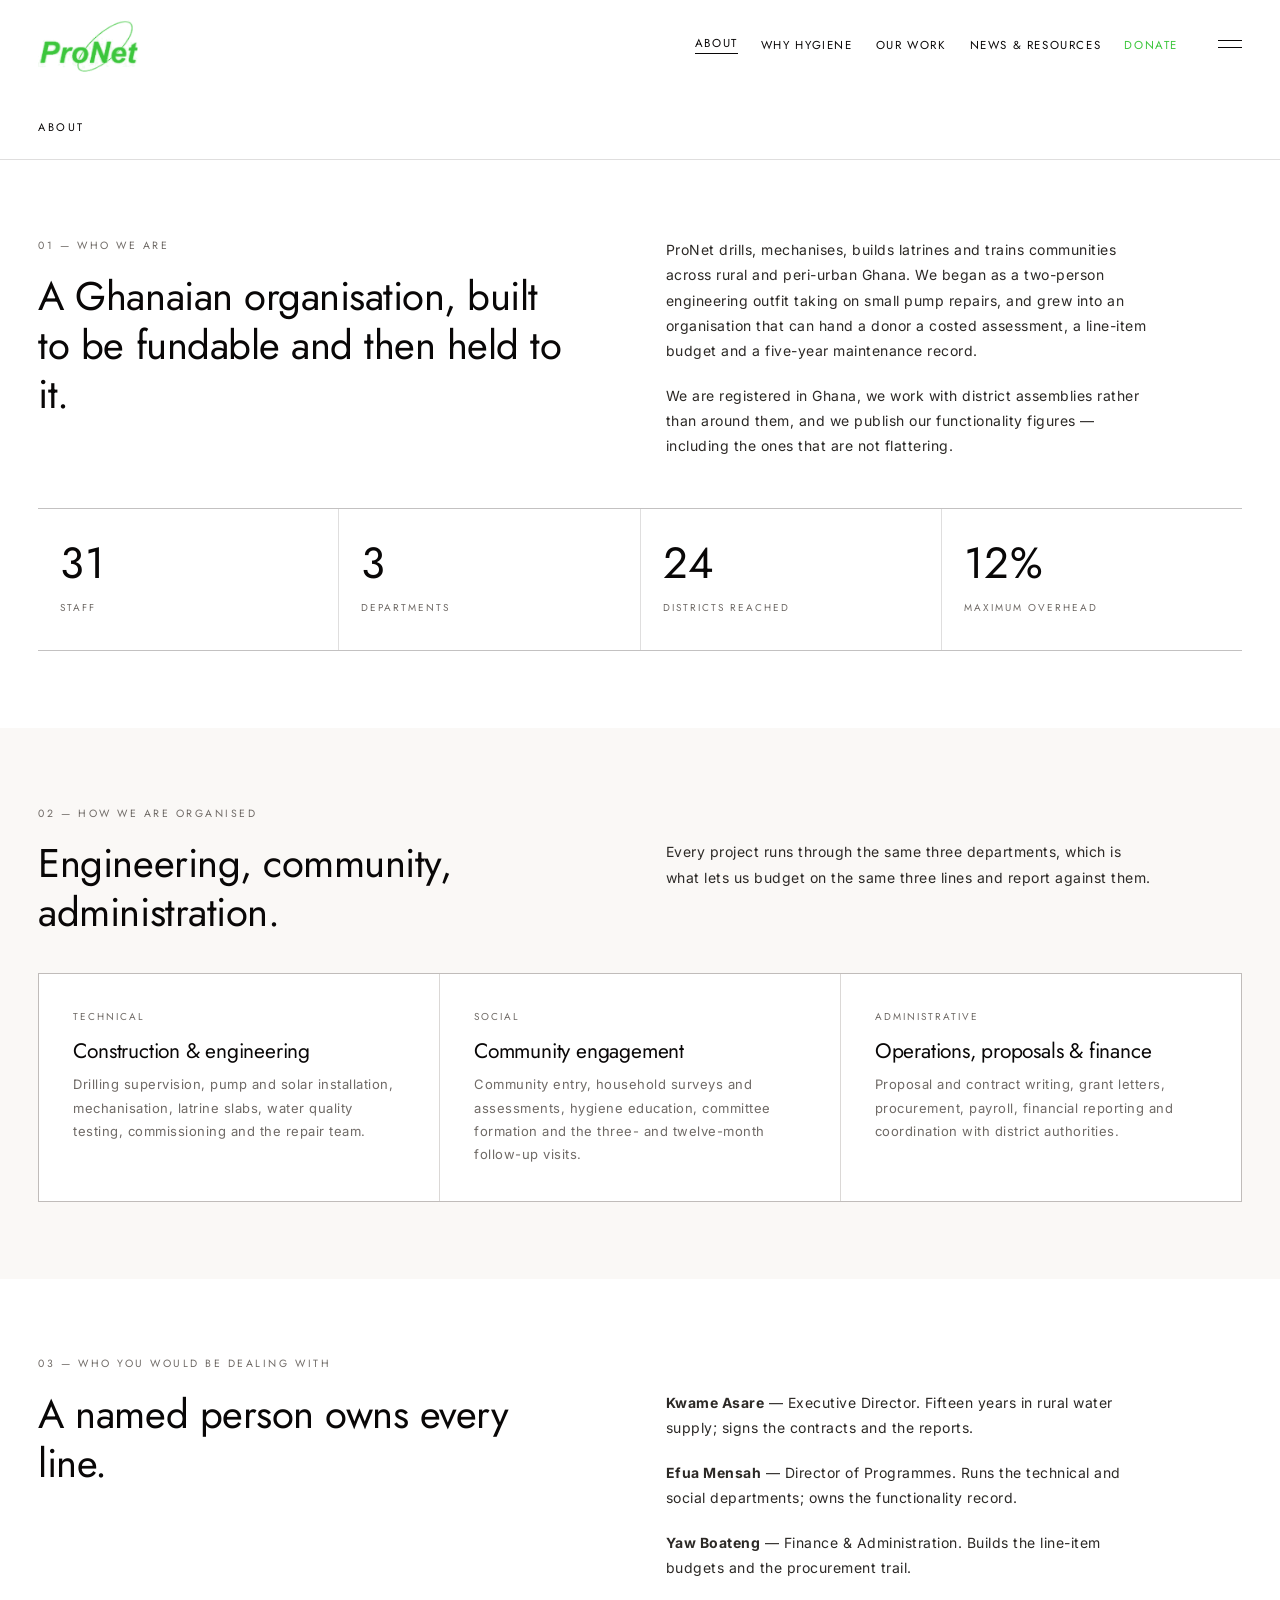
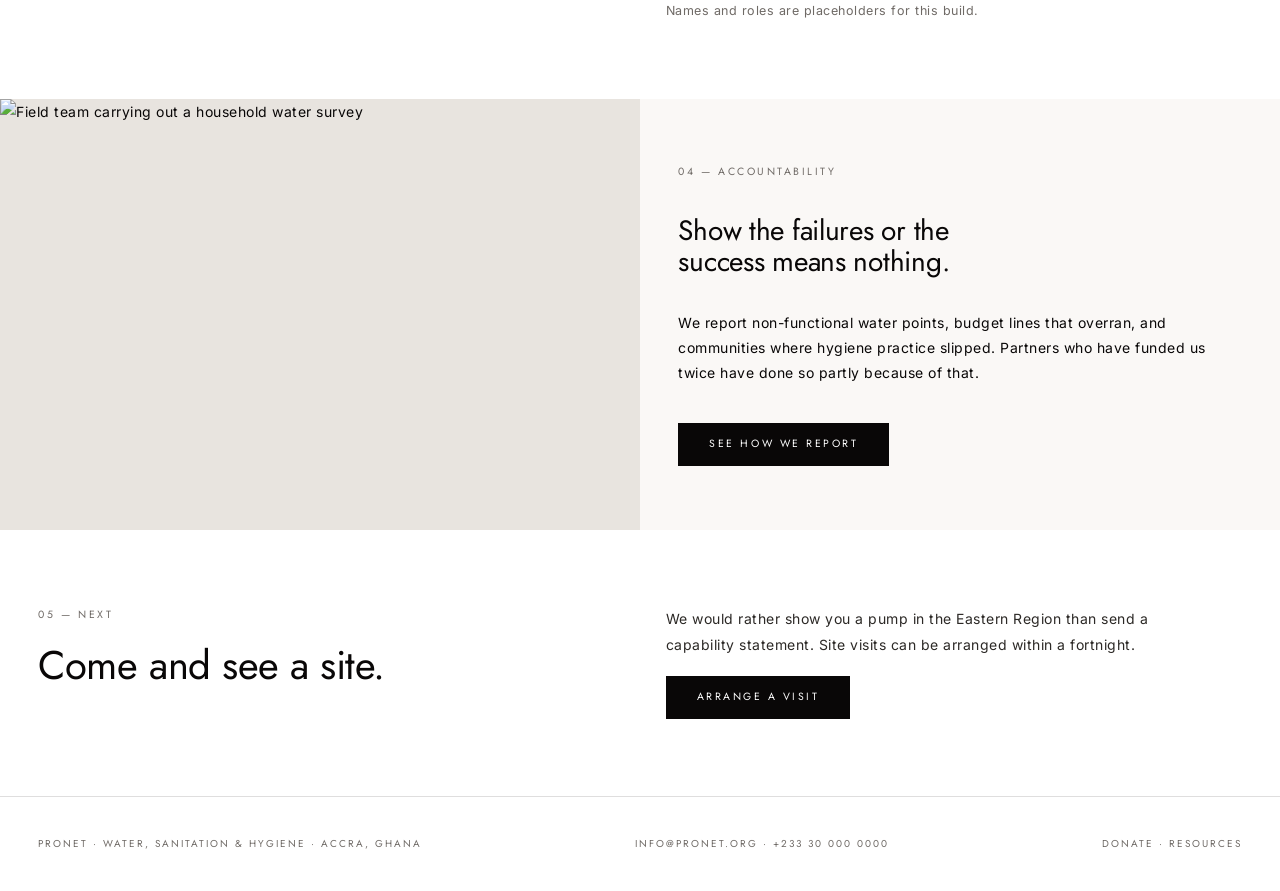
==== about.html @ 5b485e69 "Add the ProNet WASH website. Fifteen static pages built to the Capture-style design: a scroll-free s" ====
<!doctype html>
<html lang="en">
<head>
<meta charset="utf-8">
<meta name="viewport" content="width=device-width, initial-scale=1">
<title>about — ProNet</title>
<meta name="description" content="ProNet is a Ghanaian WASH organisation with technical, social and administrative departments — built so donors can see exactly where money and responsibility sit.">
<link rel="preconnect" href="https://fonts.googleapis.com">
<link rel="preconnect" href="https://fonts.gstatic.com" crossorigin>
<link href="https://fonts.googleapis.com/css2?family=Jost:wght@300;400;500&family=Inter:wght@300;400;500&display=swap" rel="stylesheet">
<link rel="stylesheet" href="assets/css/styles.css">
</head>
<body class="page-inner">

<header class="site-header">
  <a class="logo" href="index.html" aria-label="ProNet — home">
    <img class="brand-logo" src="assets/img/pronet-logo.png" alt="ProNet" width="967" height="507">
  </a>

  <nav class="header-nav" aria-label="Primary">
    <a href="about.html" aria-current="page">about</a>
    <a href="why-hygiene.html">why hygiene</a>
    <a href="work.html">our work</a>
    <a href="faqs.html">news &amp; resources</a>
    <a href="donate.html">donate</a>
  </nav>

  <button class="menu-toggle" data-drawer-toggle aria-expanded="false" aria-controls="drawer" aria-label="Open menu">
    <span></span><span></span>
  </button>
</header>

<div class="drawer" id="drawer" data-drawer data-open="false" aria-hidden="true" aria-label="Site menu">
  <div class="drawer-top">
    <span class="label">menu</span>
    <button class="drawer-close" data-drawer-close>close</button>
  </div>
  <nav aria-label="Primary">
    <div>
      <a class="drawer-primary" href="work.html">our work</a>
      <div class="drawer-sub">
        <a href="boreholes.html">boreholes &amp; wells</a>
        <a href="mechanisation.html">mechanisation &amp; piped systems</a>
        <a href="sanitation.html">sanitation &amp; latrines</a>
        <a href="hygiene-education.html">hygiene education</a>
        <a href="school-wash.html">WASH in schools</a>
        <a href="training.html">community training</a>
        <a href="assessments.html">assessments &amp; surveys</a>
        <a href="maintenance.html">operations &amp; maintenance</a>
      </div>
    </div>
    <a class="drawer-primary" href="why-hygiene.html">why hygiene</a>
    <a class="drawer-primary" href="about.html" aria-current="page">about</a>
    <a class="drawer-primary" href="faqs.html">news &amp; resources</a>
    <a class="drawer-primary" href="contact.html">contact</a>
    <div class="drawer-minor">
      <a href="donate.html">donate &amp; partner</a>
    </div>
  </nav>
  <div class="drawer-foot">
    <span>Accra, Ghana</span>
    <a href="mailto:info@pronet.org">info@pronet.org</a>
  </div>
</div>

<main>
  <div class="page-head">
    <p class="crumb">about</p>
  </div>

  <div class="section">
    <div class="section-inner section-split">
      <div>
        <p class="eyebrow">01 — who we are</p>
        <p class="statement">A Ghanaian organisation, built to be fundable and then held to it.</p>
      </div>
      <div>
        <p class="lede-p">ProNet drills, mechanises, builds latrines and trains communities across rural and peri-urban Ghana. We began as a two-person engineering outfit taking on small pump repairs, and grew into an organisation that can hand a donor a costed assessment, a line-item budget and a five-year maintenance record.</p>
        <p class="lede-p">We are registered in Ghana, we work with district assemblies rather than around them, and we publish our functionality figures — including the ones that are not flattering.</p>
      </div>
    </div>

    <div class="section-inner">
      <div class="stats" style="margin-top:clamp(30px,4vw,50px)">
        <div class="stat"><span class="stat-value">31</span><span class="stat-label">staff</span></div>
        <div class="stat"><span class="stat-value">3</span><span class="stat-label">departments</span></div>
        <div class="stat"><span class="stat-value">24</span><span class="stat-label">districts reached</span></div>
        <div class="stat"><span class="stat-value">12%</span><span class="stat-label">maximum overhead</span></div>
      </div>
    </div>
  </div>

  <section class="section" style="background:var(--paper-warm)">
    <div class="section-inner">
      <p class="eyebrow">02 — how we are organised</p>
      <div class="section-split" style="margin-bottom:clamp(22px,3vw,36px)">
        <p class="statement">Engineering, community, administration.</p>
        <p class="lede-p">Every project runs through the same three departments, which is what lets us budget on the same three lines and report against them.</p>
      </div>

      <div class="depts">
        <div class="dept">
          <span class="which">technical</span>
          <h3>Construction &amp; engineering</h3>
          <p>Drilling supervision, pump and solar installation, mechanisation, latrine slabs, water quality testing, commissioning and the repair team.</p>
        </div>
        <div class="dept">
          <span class="which">social</span>
          <h3>Community engagement</h3>
          <p>Community entry, household surveys and assessments, hygiene education, committee formation and the three- and twelve-month follow-up visits.</p>
        </div>
        <div class="dept">
          <span class="which">administrative</span>
          <h3>Operations, proposals &amp; finance</h3>
          <p>Proposal and contract writing, grant letters, procurement, payroll, financial reporting and coordination with district authorities.</p>
        </div>
      </div>
    </div>
  </section>

  <section class="section">
    <div class="section-inner">
      <p class="eyebrow">03 — who you would be dealing with</p>
      <div class="section-split">
        <p class="statement">A named person owns every line.</p>
        <div>
          <p class="lede-p"><strong>Kwame Asare</strong> — Executive Director. Fifteen years in rural water supply; signs the contracts and the reports.</p>
          <p class="lede-p"><strong>Efua Mensah</strong> — Director of Programmes. Runs the technical and social departments; owns the functionality record.</p>
          <p class="lede-p"><strong>Yaw Boateng</strong> — Finance &amp; Administration. Builds the line-item budgets and the procurement trail.</p>
          <p class="lede-p" style="color:var(--muted);font-size:12.5px">Names and roles are placeholders for this build.</p>
        </div>
      </div>
    </div>
  </section>

  <section class="band">
    <div class="band-media">
      <img src="https://picsum.photos/seed/assessment-2/1200/1000" alt="Field team carrying out a household water survey" loading="lazy">
    </div>
    <div class="band-body">
      <p class="eyebrow">04 — accountability</p>
      <h2>Show the failures or the success means nothing.</h2>
      <p>We report non-functional water points, budget lines that overran, and communities where hygiene practice slipped. Partners who have funded us twice have done so partly because of that.</p>
      <div class="donate-cta">
        <a class="btn" href="faqs.html">see how we report</a>
      </div>
    </div>
  </section>

  <section class="section">
    <div class="section-inner section-split">
      <div>
        <p class="eyebrow">05 — next</p>
        <p class="statement">Come and see a site.</p>
      </div>
      <div>
        <p class="lede-p">We would rather show you a pump in the Eastern Region than send a capability statement. Site visits can be arranged within a fortnight.</p>
        <div class="donate-cta">
          <a class="btn" href="contact.html">arrange a visit</a>
        </div>
      </div>
    </div>
  </section>
</main>

<footer class="site-footer">
  <p class="footer-line">ProNet &middot; water, sanitation &amp; hygiene &middot; Accra, Ghana</p>
  <p class="footer-line"><a href="mailto:info@pronet.org">info@pronet.org</a> &middot; <a href="tel:+233300000000">+233 30 000 0000</a></p>
  <p class="footer-line"><a href="donate.html">donate</a> &middot; <a href="faqs.html">resources</a></p>
</footer>

<script src="assets/js/main.js" defer></script>
</body>
</html>
---- assets/css/styles.css ----
/* =========================================================
   CAPTURE — captureghana.com clone
   Rebuilt from the live Squarespace template:
   full-bleed slideshow + caption strip, right slide-out nav,
   Futura-style light display type, tiny letterspaced labels.
   ========================================================= */

:root {
  --ink: #090707;
  --paper: #ffffff;
  --paper-warm: #faf8f6;
  --muted: #6f6a66;
  --rule: rgba(9, 7, 7, 0.13);
  --brand-green: #3cc63c; /* sampled from the ProNet logo */
  --cap-h: clamp(44px, 4.6vw, 56px);

  --display: "Jost", "Futura", "Century Gothic", "Trebuchet MS", sans-serif;
  --body: "Inter", "Helvetica Neue", Arial, sans-serif;

  --pad: clamp(18px, 3vw, 44px);
  --ease: cubic-bezier(0.22, 0.61, 0.36, 1);
}

*, *::before, *::after { box-sizing: border-box; }

html { -webkit-text-size-adjust: 100%; scroll-behavior: smooth; }

body {
  margin: 0;
  background: var(--paper);
  color: var(--ink);
  font-family: var(--body);
  font-size: 14px;
  line-height: 1.8;
  letter-spacing: 0.5px;
  -webkit-font-smoothing: antialiased;
}

/* home is the slideshow and nothing else — no scrolling */
body.page-home {
  height: 100svh;
  overflow: hidden;
}

img { display: block; max-width: 100%; }
a { color: inherit; text-decoration: none; }
button { font: inherit; color: inherit; background: none; border: 0; cursor: pointer; }

p { margin: 0 0 1.4em; }
p:last-child { margin-bottom: 0; }

.sr-only {
  position: absolute; width: 1px; height: 1px; padding: 0; margin: -1px;
  overflow: hidden; clip: rect(0 0 0 0); white-space: nowrap; border: 0;
}

/* ---------- type ---------- */

.crumb,
.label,
.btn,
.drawer-primary,
.drawer-sub,
.footer-line,
.cap-path {
  font-family: var(--display);
  text-transform: uppercase;
  letter-spacing: 0.24em;
  font-size: 10.5px;
}

.crumb { font-size: 11px; letter-spacing: 0.22em; margin: 0; color: var(--ink); }
.crumb .slash { color: var(--muted); padding: 0 8px; }

h1, h2, h3 {
  font-family: var(--display);
  font-weight: 400;
  line-height: 1.1;
  letter-spacing: -0.01em;
  margin: 0 0 0.5em;
}

h1.display { font-size: clamp(26px, 3.4vw, 42px); }
h2 { font-size: clamp(20px, 2.2vw, 28px); }
h3 { font-size: clamp(17px, 1.8vw, 21px); }

::selection { background: var(--ink); color: var(--paper); }

/* ---------- header ---------- */

.site-header {
  position: absolute;
  inset: 0 0 auto 0;
  z-index: 30;
  display: flex;
  align-items: flex-start;
  justify-content: space-between;
  padding: clamp(12px, 1.6vw, 20px) var(--pad);
  color: var(--ink);
}

.page-inner .site-header { position: relative; }

.logo { display: block; }

.brand { display: inline-flex; align-items: center; gap: 10px; }
.brand-mark { display: block; width: clamp(26px, 2.6vw, 34px); flex: none; }
.brand-mark svg { display: block; width: 100%; height: auto; }
.brand-text { display: grid; gap: 3px; }
.brand-name {
  font-family: var(--display);
  font-size: clamp(17px, 1.8vw, 23px);
  letter-spacing: 0.28em;
  text-transform: uppercase;
  line-height: 1;
  padding-left: 0.06em;
}
.brand-tag {
  font-family: var(--display);
  font-size: 8px;
  letter-spacing: 0.24em;
  text-transform: uppercase;
  opacity: 0.66;
  padding-left: 0.18em;
}

.logo img {
  width: auto;
  height: clamp(58px, 7vw, 90px);
}

.logo .brand-logo {
  display: block;
  width: auto;
  height: clamp(34px, 4.2vw, 52px);
}

/* the logo is transparent, so the home header floats over the photo */
.page-home .site-header::before {
  content: "";
  position: absolute;
  inset: 0 0 -60px 0;
  background: linear-gradient(180deg, rgba(10, 8, 8, 0.34), rgba(10, 8, 8, 0));
  pointer-events: none;
  z-index: -1;
}

.page-home .brand-logo { filter: drop-shadow(0 1px 8px rgba(0, 0, 0, 0.4)); }

/* right-hand wording (nav) */
.header-nav { display: none; }

@media (min-width: 840px) {
  .header-nav {
    display: flex;
    align-items: center;
    gap: clamp(14px, 1.8vw, 30px);
    margin-left: auto;
    margin-right: clamp(12px, 2vw, 32px);
    align-self: center;
  }
  .header-nav a {
    font-family: var(--display);
    font-size: 11.5px;
    letter-spacing: 0.14em;
    text-transform: uppercase;
    line-height: 1;
    white-space: nowrap;
  }
  .header-nav a:hover { opacity: 0.62; }
  .header-nav a[aria-current="page"] { border-bottom: 1px solid currentColor; padding-bottom: 4px; }
  .header-nav a[href="donate.html"] { color: var(--brand-green); }
  .page-home .header-nav a[href="donate.html"] { color: var(--brand-green); text-shadow: none; }
  .page-home .header-nav a { color: var(--paper); text-shadow: 0 1px 10px rgba(0, 0, 0, 0.45); }
}

.menu-toggle {
  display: inline-flex;
  flex-direction: column;
  gap: 6px;
  padding: 14px 0 14px 14px;
  margin-top: 6px;
}
.menu-toggle span { display: block; width: 24px; height: 1px; background: currentColor; }

/* ---------- right slide-out nav ---------- */

.drawer {
  position: fixed;
  inset: 0 0 0 auto;
  width: min(460px, 100%);
  z-index: 60;
  background: var(--paper);
  border-left: 1px solid var(--rule);
  padding: clamp(20px, 3vw, 40px);
  display: flex;
  flex-direction: column;
  gap: 26px;
  transform: translateX(101%);
  transition: transform 0.55s var(--ease);
  overflow-y: auto;
}

.drawer[data-open="true"] { transform: translateX(0); }
body.drawer-open { overflow: hidden; }

.drawer-top {
  display: flex;
  justify-content: space-between;
  align-items: center;
  color: var(--muted);
}
.drawer-top .label { color: var(--muted); }
.drawer-close { font-family: var(--display); font-size: 10.5px; letter-spacing: 0.24em; text-transform: uppercase; }

.drawer nav { display: grid; gap: 22px; }

.drawer-primary {
  display: block;
  font-size: 20px;
  letter-spacing: 1px;
  text-transform: lowercase;
  line-height: 1.4;
  font-weight: 400;
}
.drawer-primary[aria-current="page"] { color: var(--muted); }

.drawer-sub {
  display: grid;
  gap: 4px;
  margin-top: 8px;
  font-size: 12.75px;
  letter-spacing: 1px;
  text-transform: lowercase;
  color: var(--muted);
  padding-left: 2px;
}
.drawer-sub a:hover,
.drawer-primary:hover { color: var(--ink); }

.drawer-minor {
  display: grid;
  gap: 8px;
  font-family: var(--display);
  font-size: 12.75px;
  letter-spacing: 1px;
  text-transform: lowercase;
  color: var(--muted);
  border-top: 1px solid var(--rule);
  padding-top: 22px;
}

.drawer-foot {
  margin-top: auto;
  display: flex;
  gap: 20px;
  font-family: var(--display);
  font-size: 10.5px;
  letter-spacing: 0.22em;
  text-transform: uppercase;
  color: var(--muted);
}
.drawer-foot a:hover { color: var(--ink); }
.drawer a[href="donate.html"] { color: var(--brand-green); }

/* ---------- homepage showcase ---------- */

.showcase {
  position: relative;
  height: 100svh;
  min-height: 480px;
  background: #111;
  overflow: hidden;
}

.slide {
  position: absolute;
  inset: 0;
  margin: 0;
  opacity: 0;
  transition: opacity 1.2s var(--ease);
  pointer-events: none;
}
.slide.is-active { opacity: 1; pointer-events: auto; }

.slide-media {
  position: absolute;
  inset: 0;
  background-image: var(--img);
  background-size: cover;
  background-position: center;
  transform: scale(1.03);
  transition: transform 8s linear;
}
.slide.is-active .slide-media { transform: scale(1); }

.slide-hit { position: absolute; inset: 0; }

.slide-caption {
  position: absolute;
  left: 0; right: 0; bottom: 0;
  height: var(--cap-h);
  display: flex;
  align-items: center;
  justify-content: space-between;
  gap: 16px;
  padding: 0 var(--pad);
  background: var(--paper);
  border-top: 1px solid var(--rule);
  color: var(--ink);
}

.cap-path { display: inline-flex; align-items: baseline; }
.cap-kicker { color: var(--ink); }
.cap-sep { color: var(--muted); padding: 0 8px; }
.cap-name { color: var(--ink); }

.cap-meta { color: var(--muted); font-family: var(--display); font-size: 10px; letter-spacing: 0.18em; }

/* ---------- inner page head ---------- */

.page-head {
  padding: clamp(16px, 2vw, 26px) var(--pad) clamp(14px, 1.8vw, 22px);
  border-bottom: 1px solid var(--rule);
  display: flex;
  flex-wrap: wrap;
  align-items: baseline;
  justify-content: space-between;
  gap: 8px 20px;
}
.page-head .count { margin: 0; color: var(--muted); font-family: var(--display); font-size: 10.5px; letter-spacing: 0.2em; text-transform: uppercase; }

/* ---------- gallery grid ---------- */

.grid {
  display: grid;
  grid-template-columns: repeat(2, 1fr);
  gap: 2px;
  background: var(--rule);
}
@media (min-width: 900px) { .grid { grid-template-columns: repeat(3, 1fr); } }

.tile {
  position: relative;
  display: block;
  aspect-ratio: 1 / 1;
  overflow: hidden;
  background: #f0ece8;
  cursor: zoom-in;
}
.tile img {
  width: 100%; height: 100%;
  object-fit: cover;
  transition: transform 1.1s var(--ease), opacity 0.4s var(--ease);
}
.tile:hover img { transform: scale(1.04); opacity: 0.92; }

.tile-plus {
  position: absolute;
  right: 12px; bottom: 10px;
  color: #fff;
  font-family: var(--display);
  font-size: 20px;
  line-height: 1;
  font-weight: 300;
  opacity: 0;
  transition: opacity 0.3s var(--ease);
  text-shadow: 0 1px 10px rgba(0, 0, 0, 0.5);
}
.tile:hover .tile-plus { opacity: 1; }

/* ---------- prose pages (about / contact / faq / bookings) ---------- */

.prose {
  max-width: 760px;
  margin: 0 auto;
  padding: clamp(36px, 5vw, 72px) var(--pad) clamp(56px, 7vw, 96px);
}

.prose h1 { margin-bottom: 0.7em; }
.prose .lede {
  font-family: var(--display);
  font-size: clamp(17px, 1.7vw, 21px);
  line-height: 1.6;
  font-weight: 300;
  margin-bottom: 1.6em;
}
.prose h2 { margin-top: 2em; }
.prose .rule { border: 0; border-top: 1px solid var(--rule); margin: clamp(32px, 4vw, 52px) 0; }

.prose a:not(.btn) { border-bottom: 1px solid var(--rule); }
.prose a:not(.btn):hover { border-bottom-color: var(--ink); }

.person { margin: 0 0 clamp(34px, 4vw, 54px); }
.person .name {
  font-family: var(--display);
  font-size: clamp(20px, 2.2vw, 26px);
  line-height: 1.2;
  margin: 0 0 4px;
}
.person .role {
  font-family: var(--display);
  font-size: 10.5px;
  letter-spacing: 0.22em;
  text-transform: uppercase;
  color: var(--muted);
  margin: 0 0 16px;
}

/* faq */
.faq-group { margin-bottom: clamp(30px, 4vw, 48px); }
.faq-group > h2 { margin-bottom: 6px; }
details {
  border-bottom: 1px solid var(--rule);
  padding: 14px 0;
}
details summary {
  cursor: pointer;
  list-style: none;
  font-family: var(--display);
  font-size: clamp(15px, 1.5vw, 17px);
  line-height: 1.5;
  padding-right: 26px;
  position: relative;
}
details summary::-webkit-details-marker { display: none; }
details summary::after {
  content: "+";
  position: absolute;
  right: 0; top: 0;
  color: var(--muted);
  font-size: 17px;
}
details[open] summary::after { content: "–"; }
details .answer { padding-top: 12px; color: #2c2926; font-size: 13.5px; }

/* ---------- contact page ---------- */

.contact-grid {
  display: grid;
  grid-template-columns: 1fr;
  gap: clamp(26px, 3vw, 44px);
  margin-top: clamp(20px, 3vw, 34px);
}
@media (min-width: 760px) { .contact-grid { grid-template-columns: 1fr 1fr; } }

.contact-block h2 {
  font-size: 10.5px;
  letter-spacing: 0.24em;
  text-transform: uppercase;
  color: var(--muted);
  margin-bottom: 10px;
}
.contact-block p { margin: 0 0 6px; }
.contact-block .big {
  font-family: var(--display);
  font-size: clamp(18px, 2vw, 23px);
  line-height: 1.45;
  font-weight: 300;
}

/* ---------- bookings form ---------- */

form.bookings { margin-top: 26px; display: grid; gap: 18px; }
.field-row { display: grid; gap: 18px; }
@media (min-width: 700px) {
  .field-row.two { grid-template-columns: 1fr 1fr; }
  .field-row.name { grid-template-columns: 1fr 1fr; }
}
.field { display: grid; gap: 6px; }
.field label {
  font-family: var(--display);
  font-size: 10.5px;
  letter-spacing: 0.2em;
  text-transform: uppercase;
  color: var(--muted);
}
.field input,
.field select,
.field textarea {
  font-family: var(--body);
  font-size: 14px;
  color: var(--ink);
  background: var(--paper-warm);
  border: 1px solid var(--rule);
  border-radius: 0;
  padding: 12px 13px;
  letter-spacing: 0.3px;
  width: 100%;
  appearance: none;
}
.field textarea { min-height: 130px; resize: vertical; }
.field input:focus,
.field select:focus,
.field textarea:focus { outline: 1px solid var(--ink); outline-offset: -1px; }
.field .hint { font-size: 11.5px; color: var(--muted); letter-spacing: 0.2px; }

.form-note {
  font-size: 12px;
  color: var(--muted);
  border-left: 2px solid var(--rule);
  padding-left: 14px;
  display: none;
}
.form-note[data-show="true"] { display: block; }

/* ---------- buttons ---------- */

.btn {
  display: inline-flex;
  align-items: center;
  justify-content: center;
  padding: 15px 30px;
  background: var(--ink);
  color: var(--paper);
  border: 1px solid var(--ink);
  transition: background 0.3s var(--ease), color 0.3s var(--ease);
  justify-self: start;
  line-height: 1;
}
.btn:hover { background: var(--paper); color: var(--ink); }

/* ---------- film listing ---------- */

.film-grid {
  display: grid;
  grid-template-columns: 1fr;
  gap: clamp(28px, 3.6vw, 48px);
  padding: clamp(28px, 4vw, 48px) var(--pad) clamp(56px, 7vw, 90px);
  max-width: 1240px;
  margin: 0 auto;
}
@media (min-width: 760px) { .film-grid { grid-template-columns: 1fr 1fr; } }

.film-item { margin: 0; }
.film-item .frame { position: relative; overflow: hidden; background: #eee; }
.film-item img { width: 100%; aspect-ratio: 16 / 9; object-fit: cover; }
.film-item .play {
  position: absolute;
  inset: 0;
  display: grid;
  place-items: center;
  color: #fff;
  font-family: var(--display);
  font-size: 26px;
  font-weight: 300;
  background: rgba(9, 7, 7, 0.16);
}
.film-item figcaption { padding-top: 12px; }
.film-item .film-title { font-family: var(--display); font-size: 15px; letter-spacing: 0.02em; margin: 0 0 6px; }

/* ---------- footer ---------- */

.site-footer {
  border-top: 1px solid var(--rule);
  padding: clamp(26px, 3vw, 40px) var(--pad);
  display: flex;
  flex-wrap: wrap;
  gap: 10px 28px;
  justify-content: space-between;
  color: var(--muted);
}
.footer-line { font-size: 10px; letter-spacing: 0.2em; margin: 0; }
.footer-line a:hover { color: var(--ink); }

/* ---------- lightbox ---------- */

.lightbox {
  position: fixed;
  inset: 0;
  z-index: 80;
  background: rgba(255, 255, 255, 0.98);
  display: none;
  flex-direction: column;
  align-items: center;
  justify-content: center;
  padding: clamp(14px, 3vw, 48px);
}
.lightbox[data-open="true"] { display: flex; }
.lightbox img { max-width: 100%; max-height: 84vh; object-fit: contain; }
.lightbox-close {
  position: absolute;
  top: 18px; right: var(--pad);
  font-family: var(--display);
  font-size: 10.5px;
  letter-spacing: 0.24em;
  text-transform: uppercase;
  color: var(--ink);
}
.lightbox-nav {
  display: flex;
  gap: 26px;
  margin-top: 16px;
  font-family: var(--display);
  font-size: 10.5px;
  letter-spacing: 0.24em;
  text-transform: uppercase;
  color: var(--muted);
}
.lightbox-nav button:hover { color: var(--ink); }

/* ---------- content sections (WASH programme) ---------- */

.section { padding: clamp(44px, 6vw, 84px) var(--pad); }

.section-inner { max-width: 1240px; margin: 0 auto; }

.eyebrow {
  font-family: var(--display);
  font-size: 10.5px;
  letter-spacing: 0.24em;
  text-transform: uppercase;
  color: var(--muted);
  margin: 0 0 16px;
}

.statement {
  font-family: var(--display);
  font-size: clamp(23px, 3.2vw, 40px);
  line-height: 1.22;
  font-weight: 400;
  letter-spacing: -0.012em;
  max-width: 24ch;
  margin: 0;
}

.section-split {
  display: grid;
  gap: clamp(26px, 4vw, 60px);
  grid-template-columns: 1fr;
}
@media (min-width: 860px) {
  .section-split { grid-template-columns: 1fr 1fr; align-items: start; }
  .section-split .statement { max-width: 22ch; }
}

.lede-p { max-width: 54ch; color: #2c2926; }

.stats {
  display: grid;
  grid-template-columns: repeat(2, 1fr);
  gap: 1px;
  background: var(--rule);
  border-top: 1px solid var(--rule);
  border-bottom: 1px solid var(--rule);
}
@media (min-width: 760px) { .stats { grid-template-columns: repeat(4, 1fr); } }

.stat { background: var(--paper); padding: clamp(20px, 3vw, 32px) clamp(14px, 2vw, 22px); }
.stat-value {
  font-family: var(--display);
  font-size: clamp(28px, 3.4vw, 44px);
  font-weight: 400;
  line-height: 1;
  display: block;
  margin-bottom: 8px;
}
.stat-label {
  font-family: var(--display);
  font-size: 10px;
  letter-spacing: 0.2em;
  text-transform: uppercase;
  color: var(--muted);
  line-height: 1.7;
}

.work-list { display: grid; border-top: 1px solid var(--rule); }
.work-list:hover .work-row { opacity: 0.58; }
.work-list .work-row:hover { opacity: 1; }

.work-row {
  display: grid;
  grid-template-columns: 32px 1fr auto;
  gap: 4px 16px;
  align-items: baseline;
  padding: clamp(14px, 2vw, 20px) 0;
  border-bottom: 1px solid var(--rule);
  transition: opacity 0.3s var(--ease);
}
@media (min-width: 760px) { .work-row { grid-template-columns: 50px 1fr 1fr auto; } }
.work-row .num { font-family: var(--display); font-size: 10.5px; letter-spacing: 0.18em; color: var(--muted); }
.work-row .name { font-family: var(--display); font-size: clamp(17px, 2vw, 24px); line-height: 1.2; }
.work-row .desc { display: none; color: var(--muted); font-size: 12.5px; }
@media (min-width: 760px) { .work-row .desc { display: block; } }
.work-row .go { font-family: var(--display); font-size: 10px; letter-spacing: 0.2em; text-transform: uppercase; color: var(--muted); }

.depts {
  display: grid;
  gap: 1px;
  background: var(--rule);
  border: 1px solid var(--rule);
  grid-template-columns: 1fr;
}
@media (min-width: 860px) { .depts { grid-template-columns: repeat(3, 1fr); } }
.dept { background: var(--paper); padding: clamp(22px, 3vw, 34px); }
.dept h3 { font-size: clamp(17px, 1.8vw, 21px); margin-bottom: 10px; }
.dept p { color: var(--muted); font-size: 13px; margin: 0; }
.dept .which { font-family: var(--display); font-size: 10px; letter-spacing: 0.2em; text-transform: uppercase; color: var(--muted); display: block; margin-bottom: 14px; }

.band { display: grid; grid-template-columns: 1fr; background: var(--paper-warm); }
@media (min-width: 860px) { .band { grid-template-columns: 1fr 1fr; } }
.band-media { min-height: 42vh; background: #e8e4df; }
.band-media img { width: 100%; height: 100%; object-fit: cover; min-height: 42vh; }
.band-body {
  padding: clamp(32px, 5vw, 72px) var(--pad);
  display: flex;
  flex-direction: column;
  gap: 18px;
  justify-content: center;
}
.band-body h2 { max-width: 20ch; }

.donate-cta { display: flex; flex-wrap: wrap; gap: 16px 26px; align-items: center; }

@media (prefers-reduced-motion: reduce) {
  html { scroll-behavior: auto; }
  .slide, .slide-media, .tile img { transition: none; }
  .slide-media { transform: none; }
}
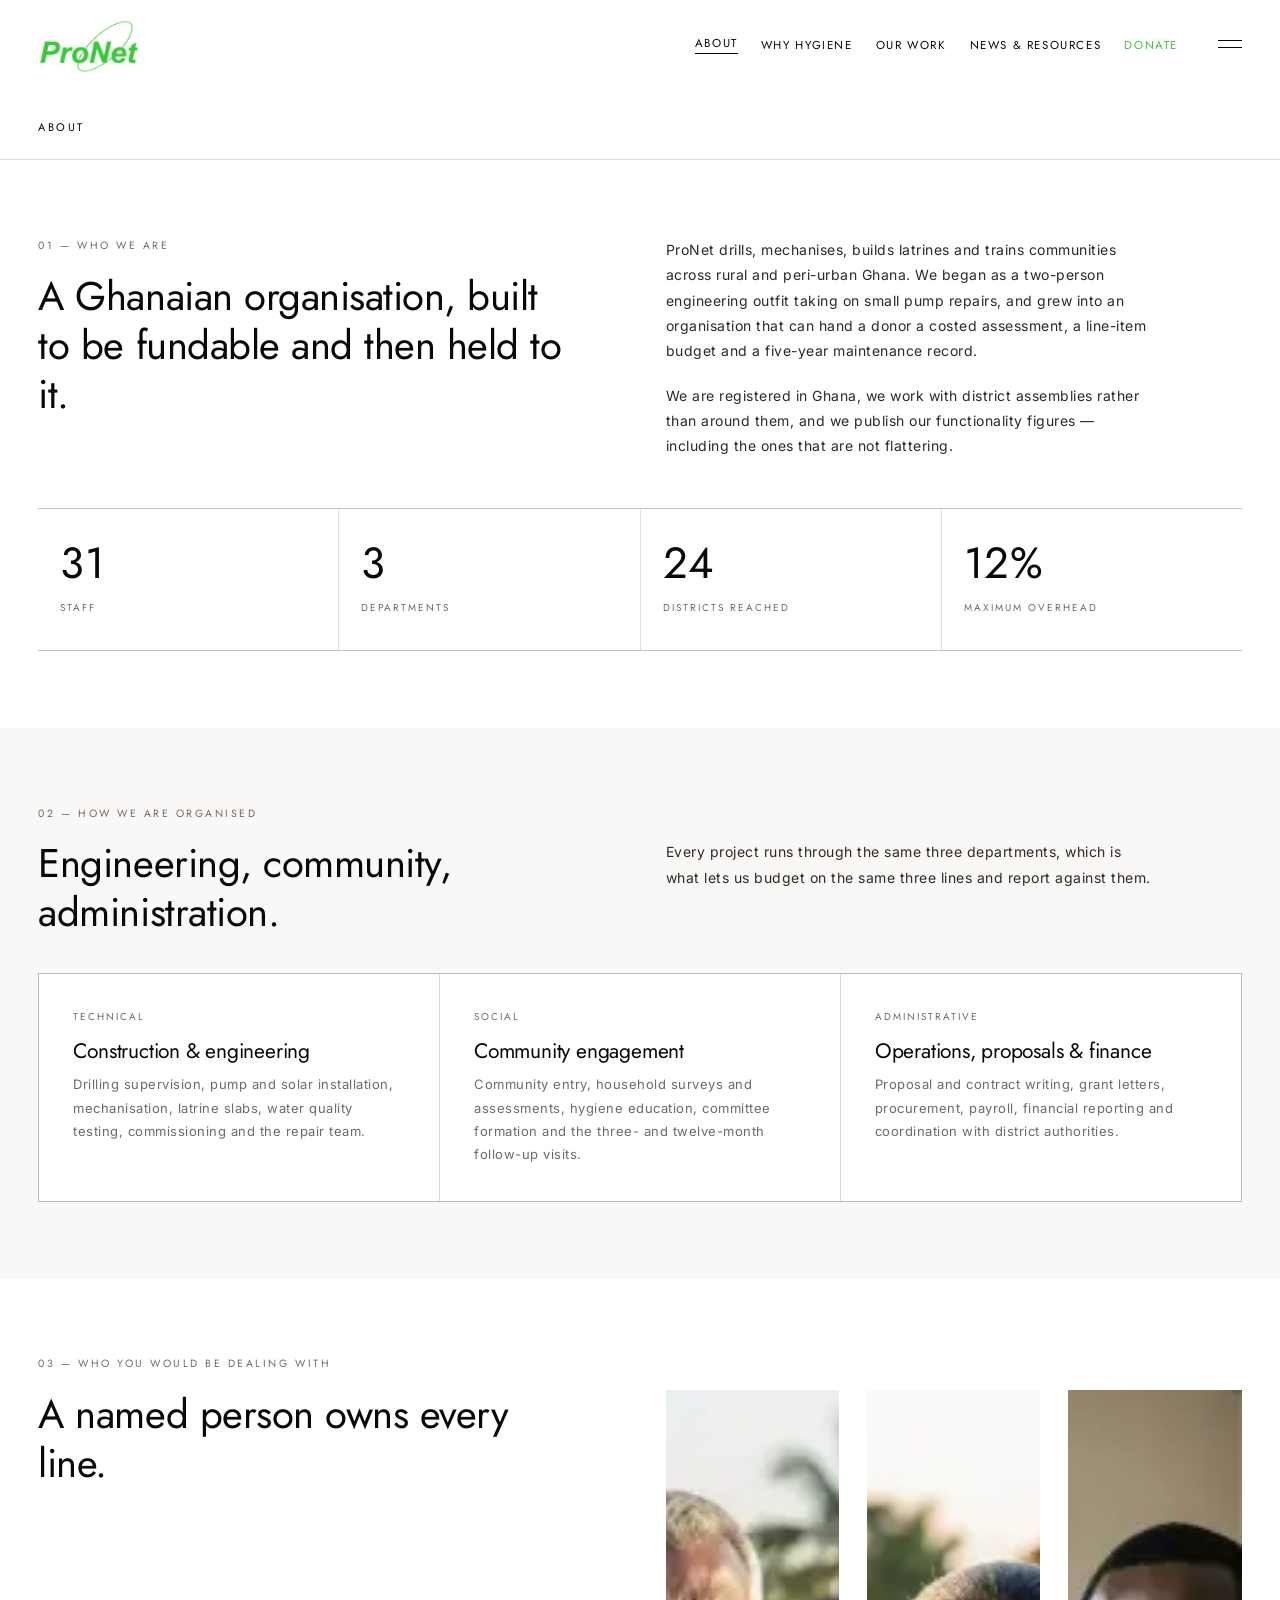
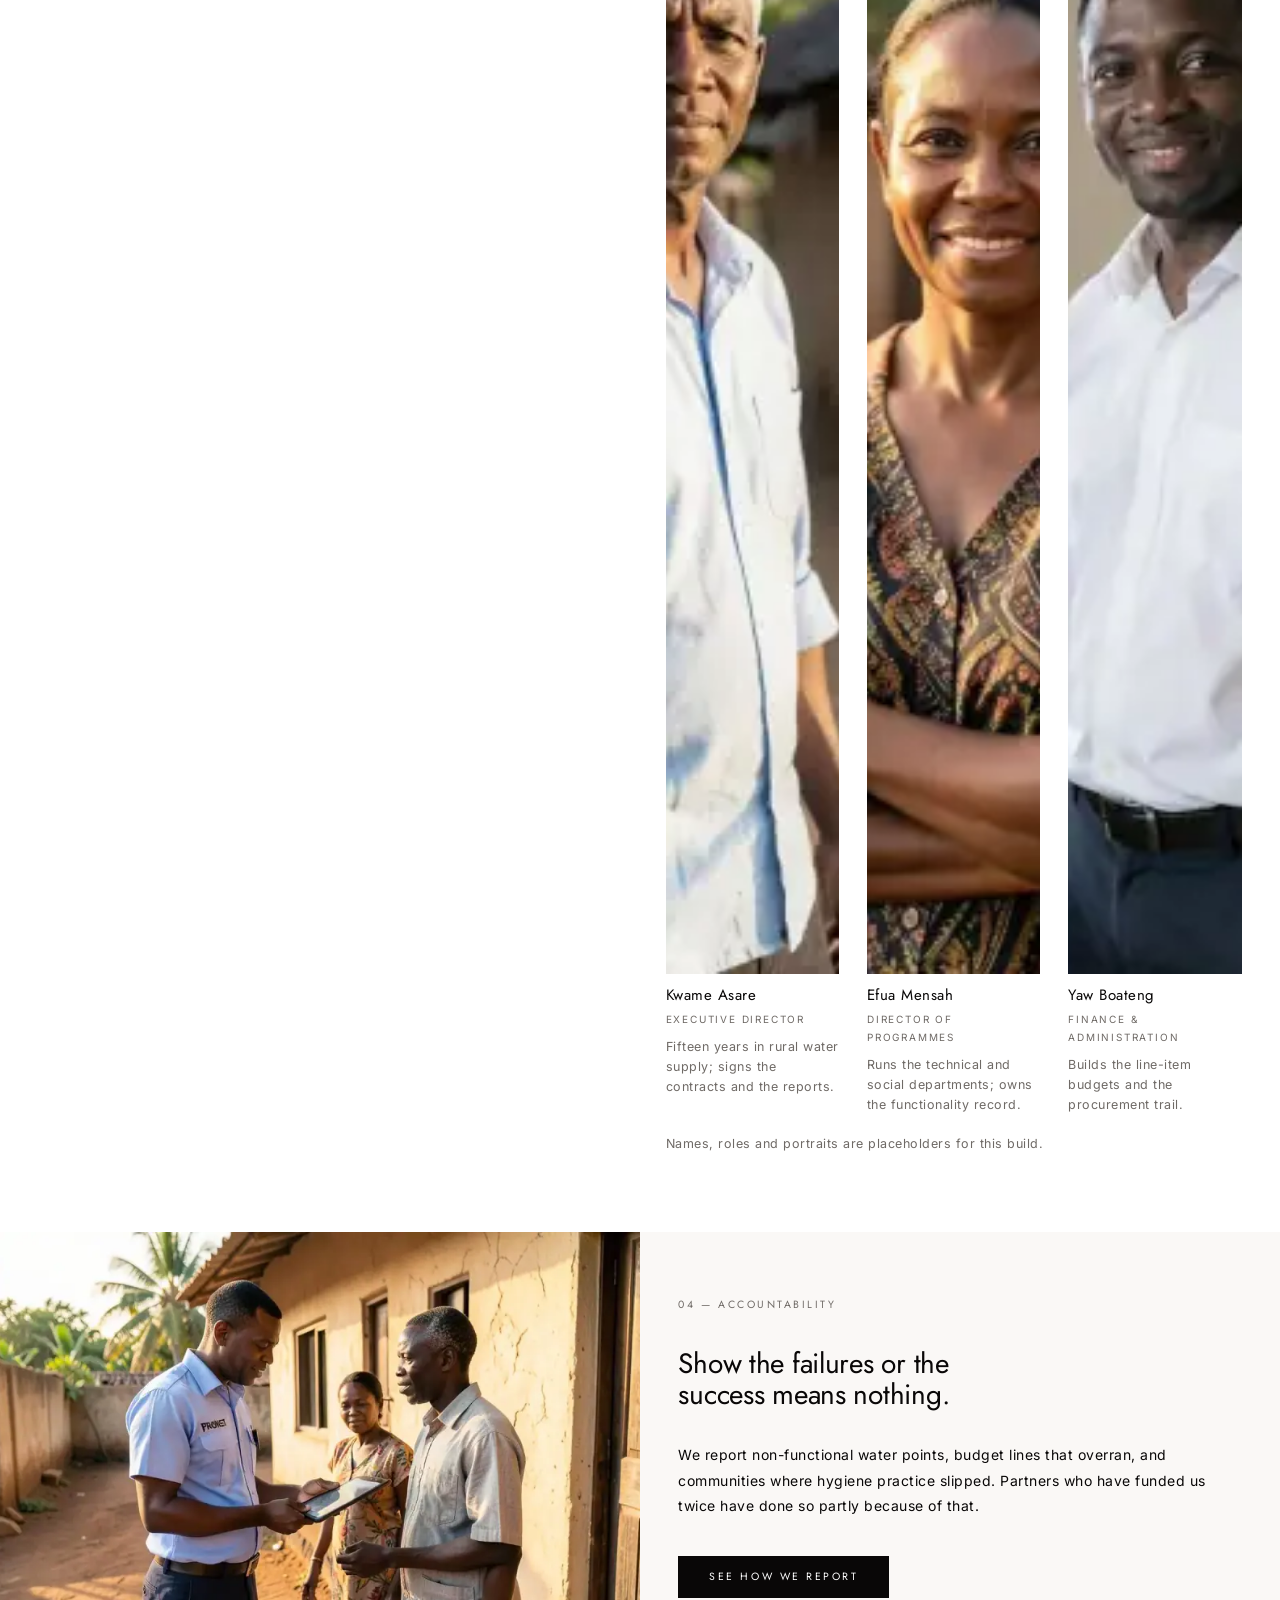
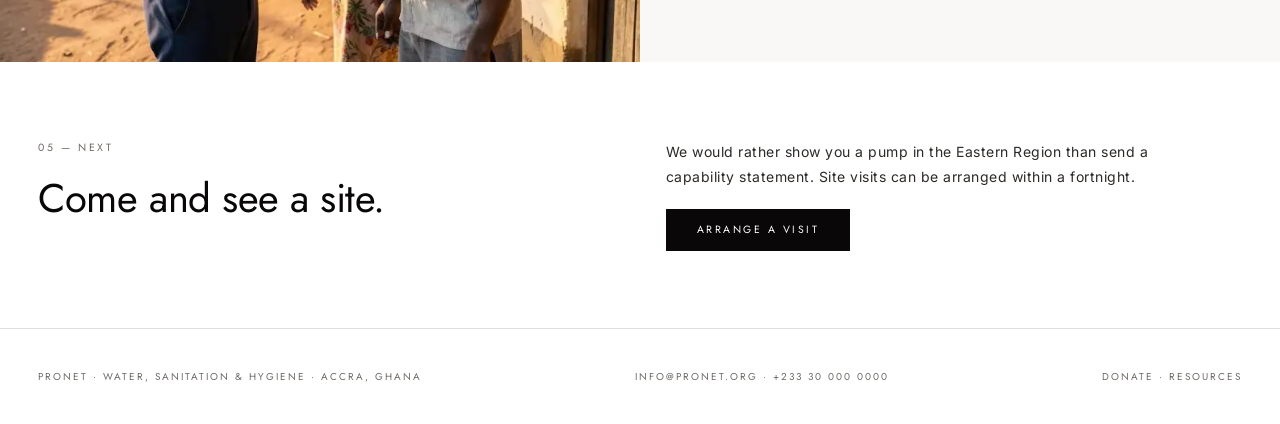
==== commit 2f46adc8: "Replace placeholder photos with on-message WASH imagery The galleries and homepage slideshow showed " ====
--- a/about.html
+++ b/about.html
@@ -124,10 +124,33 @@
       <div class="section-split">
         <p class="statement">A named person owns every line.</p>
         <div>
-          <p class="lede-p"><strong>Kwame Asare</strong> — Executive Director. Fifteen years in rural water supply; signs the contracts and the reports.</p>
-          <p class="lede-p"><strong>Efua Mensah</strong> — Director of Programmes. Runs the technical and social departments; owns the functionality record.</p>
-          <p class="lede-p"><strong>Yaw Boateng</strong> — Finance &amp; Administration. Builds the line-item budgets and the procurement trail.</p>
-          <p class="lede-p" style="color:var(--muted);font-size:12.5px">Names and roles are placeholders for this build.</p>
+          <div class="team">
+            <figure class="member">
+              <img src="assets/img/team/kwame-asare-480.webp"
+                   srcset="assets/img/team/kwame-asare-320.webp 320w, assets/img/team/kwame-asare-480.webp 480w, assets/img/team/kwame-asare-880.webp 880w"
+                   sizes="(min-width: 860px) 240px, 33vw" width="880" height="1184"
+                   alt="Kwame Asare, Executive Director" loading="lazy" decoding="async">
+              <figcaption><strong>Kwame Asare</strong><span>Executive Director</span></figcaption>
+              <p>Fifteen years in rural water supply; signs the contracts and the reports.</p>
+            </figure>
+            <figure class="member">
+              <img src="assets/img/team/efua-mensah-480.webp"
+                   srcset="assets/img/team/efua-mensah-320.webp 320w, assets/img/team/efua-mensah-480.webp 480w, assets/img/team/efua-mensah-880.webp 880w"
+                   sizes="(min-width: 860px) 240px, 33vw" width="880" height="1184"
+                   alt="Efua Mensah, Director of Programmes" loading="lazy" decoding="async">
+              <figcaption><strong>Efua Mensah</strong><span>Director of Programmes</span></figcaption>
+              <p>Runs the technical and social departments; owns the functionality record.</p>
+            </figure>
+            <figure class="member">
+              <img src="assets/img/team/yaw-boateng-480.webp"
+                   srcset="assets/img/team/yaw-boateng-320.webp 320w, assets/img/team/yaw-boateng-480.webp 480w, assets/img/team/yaw-boateng-880.webp 880w"
+                   sizes="(min-width: 860px) 240px, 33vw" width="880" height="1184"
+                   alt="Yaw Boateng, Finance and Administration" loading="lazy" decoding="async">
+              <figcaption><strong>Yaw Boateng</strong><span>Finance &amp; Administration</span></figcaption>
+              <p>Builds the line-item budgets and the procurement trail.</p>
+            </figure>
+          </div>
+          <p class="lede-p" style="color:var(--muted);font-size:12.5px;margin-top:18px">Names, roles and portraits are placeholders for this build.</p>
         </div>
       </div>
     </div>
@@ -135,7 +158,10 @@
 
   <section class="band">
     <div class="band-media">
-      <img src="https://picsum.photos/seed/assessment-2/1200/1000" alt="Field team carrying out a household water survey" loading="lazy">
+      <img src="assets/img/work/assessments/01-800.webp"
+           srcset="assets/img/work/assessments/01-480.webp 480w, assets/img/work/assessments/01-800.webp 800w, assets/img/work/assessments/01-1200.webp 1200w"
+           sizes="(min-width: 860px) 50vw, 100vw" width="1248" height="832"
+           alt="Field team carrying out a household water survey" loading="lazy" decoding="async">
     </div>
     <div class="band-body">
       <p class="eyebrow">04 — accountability</p>
--- a/assets/css/styles.css
+++ b/assets/css/styles.css
@@ -292,6 +292,11 @@
   transform: scale(1.03);
   transition: transform 8s linear;
 }
+
+/* phones take the 800px cut of the same photograph, not the desktop one */
+@media (max-width: 760px) {
+  .slide-media { background-image: var(--img-sm, var(--img)); }
+}
 .slide.is-active .slide-media { transform: scale(1); }
 
 .slide-hit { position: absolute; inset: 0; }
@@ -316,6 +321,90 @@
 .cap-name { color: var(--ink); }
 
 .cap-meta { color: var(--muted); font-family: var(--display); font-size: 10px; letter-spacing: 0.18em; }
+
+/* ---------- slideshow arrows ----------
+   Present and clickable from the start, invisible until the pointer is on that
+   particular disc or focus lands on it: each one pops out alone, Apple style, as
+   a rounded frosted-glass disc with no border, ring or rim of any kind.
+   `translate`/`scale` are used instead of `transform` so the centring offset and
+   the pop never fight each other, and both stay on the compositor. */
+
+.showcase .slide-nav {
+  position: absolute;
+  top: 50%;
+  z-index: 6;
+  display: grid;
+  place-items: center;
+  width: clamp(46px, 4.6vw, 58px);
+  height: clamp(46px, 4.6vw, 58px);
+  padding: 0;
+  border-radius: 50%;
+  color: #fff;
+  translate: 0 -50%;
+  scale: 0.86;
+  opacity: 0;
+  background: rgba(16, 16, 18, 0.24);
+  -webkit-backdrop-filter: blur(12px) saturate(145%);
+  backdrop-filter: blur(12px) saturate(145%);
+  border: 0;
+  box-shadow: 0 10px 26px -16px rgba(0, 0, 0, 0.55);
+  transition:
+    opacity 0.36s var(--ease),
+    translate 0.5s var(--ease),
+    scale 0.5s var(--ease),
+    background 0.3s var(--ease);
+  will-change: opacity, translate, scale;
+  -webkit-tap-highlight-color: transparent;
+}
+
+/* no glass support: keep the disc solid enough for the glyph to stay legible */
+@supports not ((backdrop-filter: blur(1px)) or (-webkit-backdrop-filter: blur(1px))) {
+  .showcase .slide-nav { background: rgba(16, 16, 18, 0.55); }
+}
+
+/* parked just outside its edge, so the reveal slides in from the screen edge */
+.showcase .slide-nav.prev { left: clamp(10px, 2vw, 26px); translate: -12px -50%; }
+.showcase .slide-nav.next { right: clamp(10px, 2vw, 26px); translate: 12px -50%; }
+
+.slide-nav svg {
+  width: 42%;
+  height: 42%;
+  overflow: visible;
+  filter: drop-shadow(0 1px 2px rgba(0, 0, 0, 0.35));
+  will-change: translate;
+}
+
+/* the edge band the pointer is in decides which disc surfaces: inside the left
+   band → left arrow, inside the right band → right arrow, the middle → neither.
+   Keyboard focus surfaces just the one being focused. main.js sets the classes. */
+.showcase.show-left .slide-nav.prev,
+.showcase.show-right .slide-nav.next,
+.showcase .slide-nav:focus-visible {
+  opacity: 1;
+  scale: 1.06;
+  translate: 0 -50%;
+  background: rgba(16, 16, 18, 0.32);
+}
+
+/* no ring of any kind: focus is shown by that disc surfacing on its own */
+.showcase .slide-nav:focus-visible { outline: none; }
+
+.showcase .slide-nav:active { scale: 0.97; }
+
+/* the glyph gives a small push toward its direction as the disc surfaces,
+   then settles back to dead centre — it never rests off-centre */
+@keyframes nav-nudge-left {
+  0% { translate: 0 0; }
+  45% { translate: -3px 0; }
+  100% { translate: 0 0; }
+}
+@keyframes nav-nudge-right {
+  0% { translate: 0 0; }
+  45% { translate: 3px 0; }
+  100% { translate: 0 0; }
+}
+.showcase.show-left .slide-nav.prev svg { animation: nav-nudge-left 0.55s var(--ease) both; }
+.showcase.show-right .slide-nav.next svg { animation: nav-nudge-right 0.55s var(--ease) both; }
 
 /* ---------- inner page head ---------- */
 
@@ -697,6 +786,25 @@
 .dept p { color: var(--muted); font-size: 13px; margin: 0; }
 .dept .which { font-family: var(--display); font-size: 10px; letter-spacing: 0.2em; text-transform: uppercase; color: var(--muted); display: block; margin-bottom: 14px; }
 
+/* ---------- people ---------- */
+.team {
+  display: grid;
+  gap: clamp(18px, 2.4vw, 28px);
+  grid-template-columns: repeat(auto-fit, minmax(150px, 1fr));
+}
+.member { margin: 0; }
+.member img {
+  width: 100%;
+  aspect-ratio: 3 / 4;
+  object-fit: cover;
+  background: #e8e4df;
+  filter: saturate(0.92);
+}
+.member figcaption { display: flex; flex-direction: column; margin-top: 12px; }
+.member strong { font-family: var(--display); font-weight: 400; font-size: 15px; line-height: 1.3; }
+.member span { margin-top: 4px; font-size: 10px; letter-spacing: 0.18em; text-transform: uppercase; color: var(--muted); }
+.member p { margin: 9px 0 0; color: var(--muted); font-size: 12.5px; line-height: 1.6; }
+
 .band { display: grid; grid-template-columns: 1fr; background: var(--paper-warm); }
 @media (min-width: 860px) { .band { grid-template-columns: 1fr 1fr; } }
 .band-media { min-height: 42vh; background: #e8e4df; }
@@ -716,4 +824,12 @@
   html { scroll-behavior: auto; }
   .slide, .slide-media, .tile img { transition: none; }
   .slide-media { transform: none; }
-}
+  .showcase .slide-nav { transition: opacity 0.2s linear; scale: 1; }
+  .showcase .slide-nav.prev,
+  .showcase .slide-nav.next,
+  .showcase.show-left .slide-nav.prev,
+  .showcase.show-right .slide-nav.next,
+  .showcase .slide-nav:focus-visible,
+  .showcase .slide-nav:active { scale: 1; translate: 0 -50%; }
+  .slide-nav svg { animation: none; }
+}
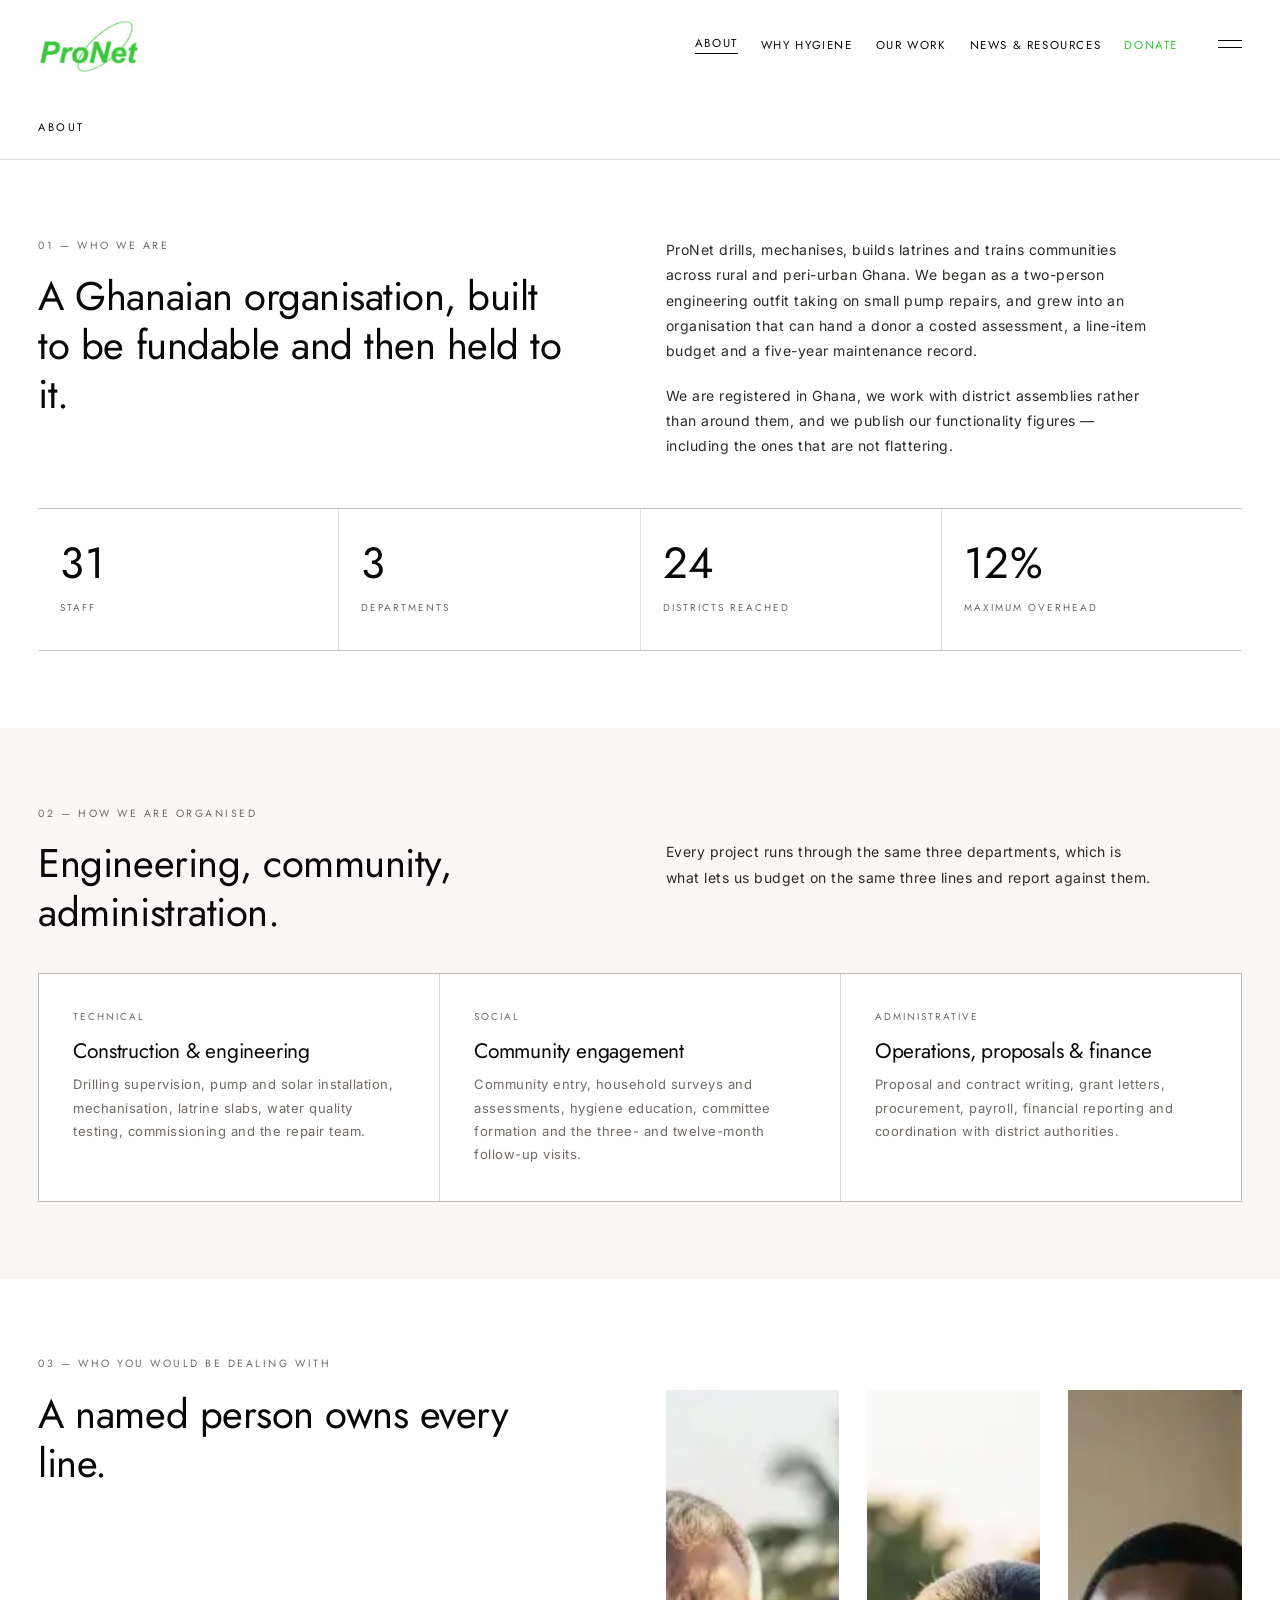
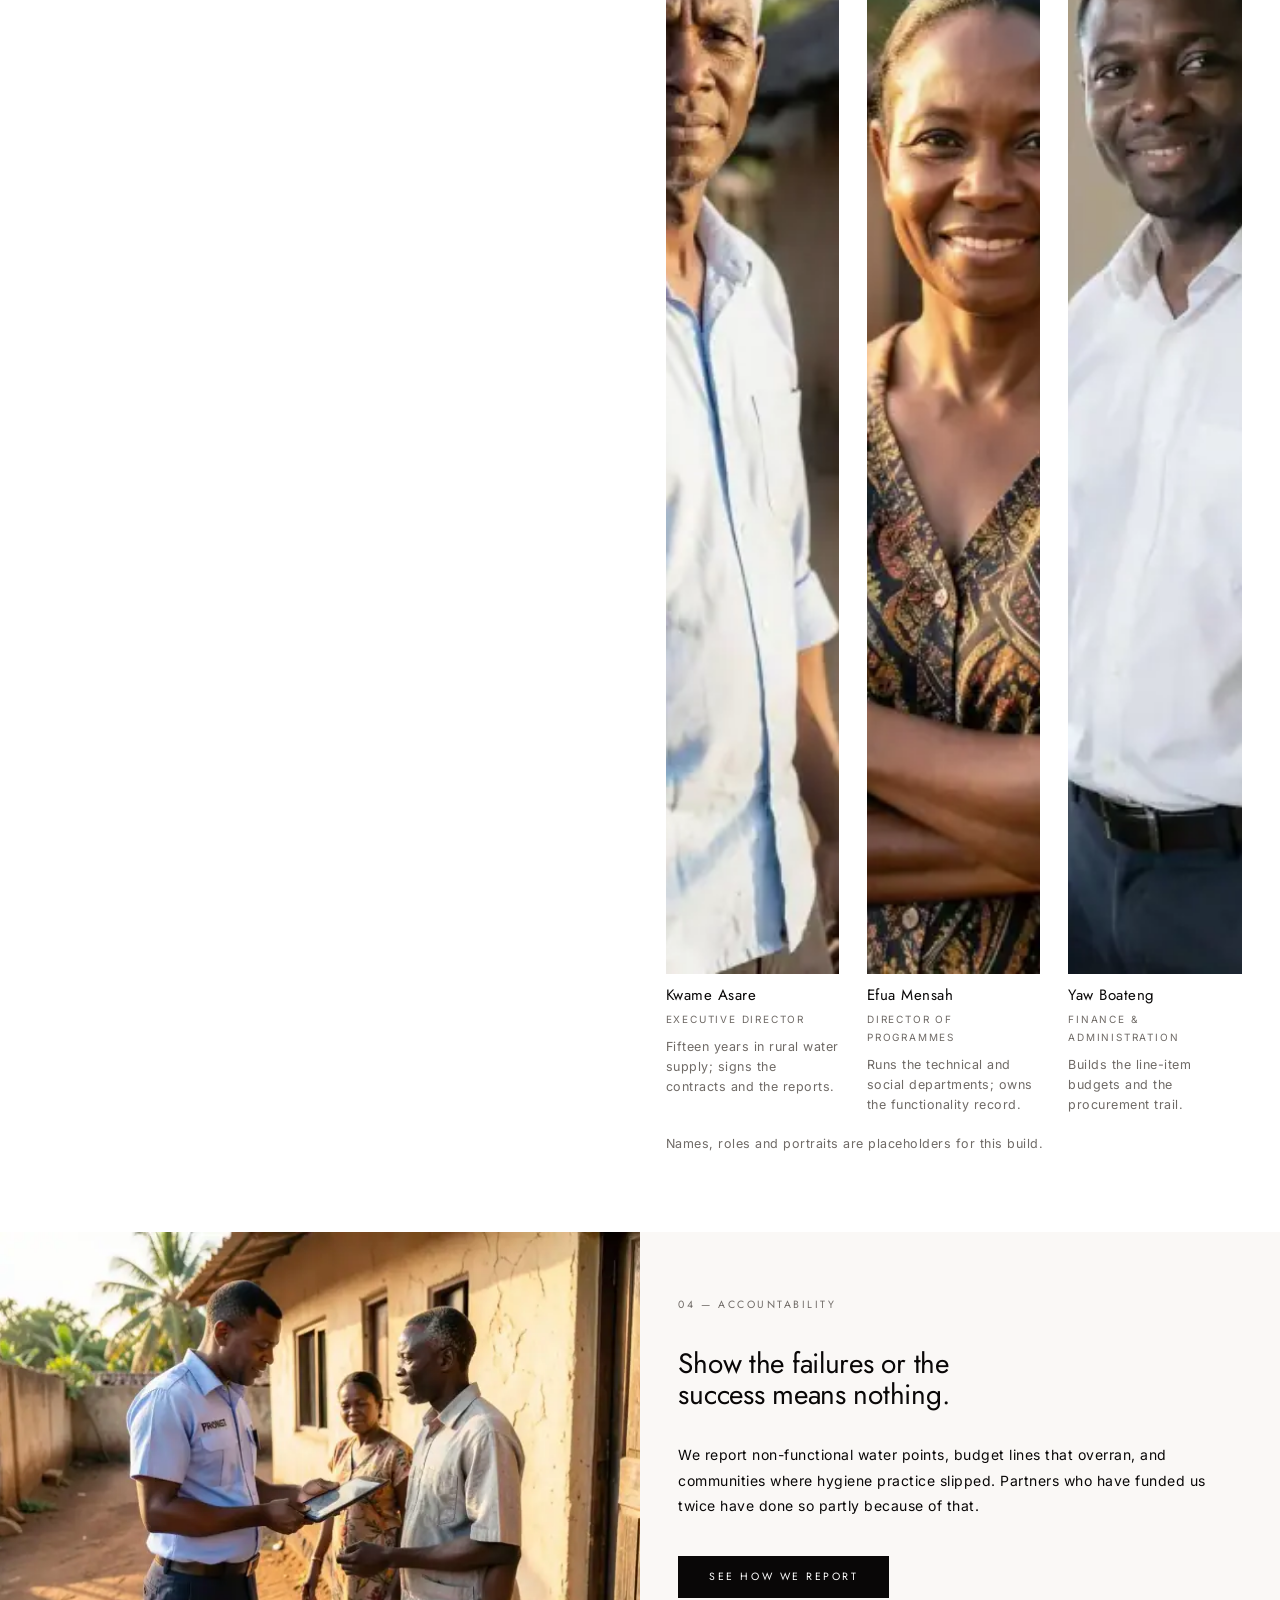
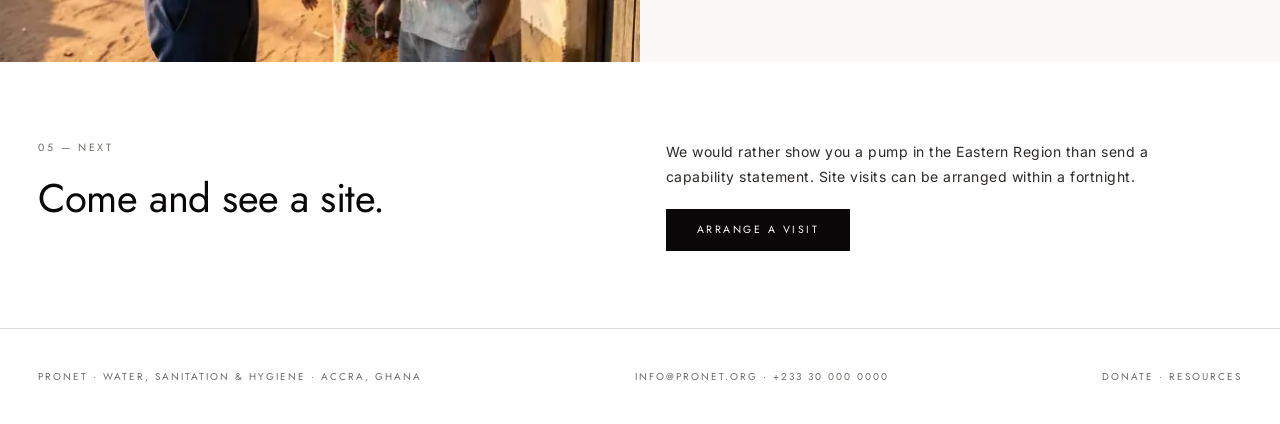
==== commit b98b8f96: "Trim the photo set to two widths to cut repo weight Three cuts per photo left the image set at rough" ====
--- a/about.html
+++ b/about.html
@@ -127,7 +127,7 @@
           <div class="team">
             <figure class="member">
               <img src="assets/img/team/kwame-asare-480.webp"
-                   srcset="assets/img/team/kwame-asare-320.webp 320w, assets/img/team/kwame-asare-480.webp 480w, assets/img/team/kwame-asare-880.webp 880w"
+                   srcset="assets/img/team/kwame-asare-480.webp 480w, assets/img/team/kwame-asare-880.webp 880w"
                    sizes="(min-width: 860px) 240px, 33vw" width="880" height="1184"
                    alt="Kwame Asare, Executive Director" loading="lazy" decoding="async">
               <figcaption><strong>Kwame Asare</strong><span>Executive Director</span></figcaption>
@@ -135,7 +135,7 @@
             </figure>
             <figure class="member">
               <img src="assets/img/team/efua-mensah-480.webp"
-                   srcset="assets/img/team/efua-mensah-320.webp 320w, assets/img/team/efua-mensah-480.webp 480w, assets/img/team/efua-mensah-880.webp 880w"
+                   srcset="assets/img/team/efua-mensah-480.webp 480w, assets/img/team/efua-mensah-880.webp 880w"
                    sizes="(min-width: 860px) 240px, 33vw" width="880" height="1184"
                    alt="Efua Mensah, Director of Programmes" loading="lazy" decoding="async">
               <figcaption><strong>Efua Mensah</strong><span>Director of Programmes</span></figcaption>
@@ -143,7 +143,7 @@
             </figure>
             <figure class="member">
               <img src="assets/img/team/yaw-boateng-480.webp"
-                   srcset="assets/img/team/yaw-boateng-320.webp 320w, assets/img/team/yaw-boateng-480.webp 480w, assets/img/team/yaw-boateng-880.webp 880w"
+                   srcset="assets/img/team/yaw-boateng-480.webp 480w, assets/img/team/yaw-boateng-880.webp 880w"
                    sizes="(min-width: 860px) 240px, 33vw" width="880" height="1184"
                    alt="Yaw Boateng, Finance and Administration" loading="lazy" decoding="async">
               <figcaption><strong>Yaw Boateng</strong><span>Finance &amp; Administration</span></figcaption>
@@ -158,8 +158,8 @@
 
   <section class="band">
     <div class="band-media">
-      <img src="assets/img/work/assessments/01-800.webp"
-           srcset="assets/img/work/assessments/01-480.webp 480w, assets/img/work/assessments/01-800.webp 800w, assets/img/work/assessments/01-1200.webp 1200w"
+      <img src="assets/img/work/assessments/01-640.webp"
+           srcset="assets/img/work/assessments/01-640.webp 640w, assets/img/work/assessments/01-1200.webp 1200w"
            sizes="(min-width: 860px) 50vw, 100vw" width="1248" height="832"
            alt="Field team carrying out a household water survey" loading="lazy" decoding="async">
     </div>
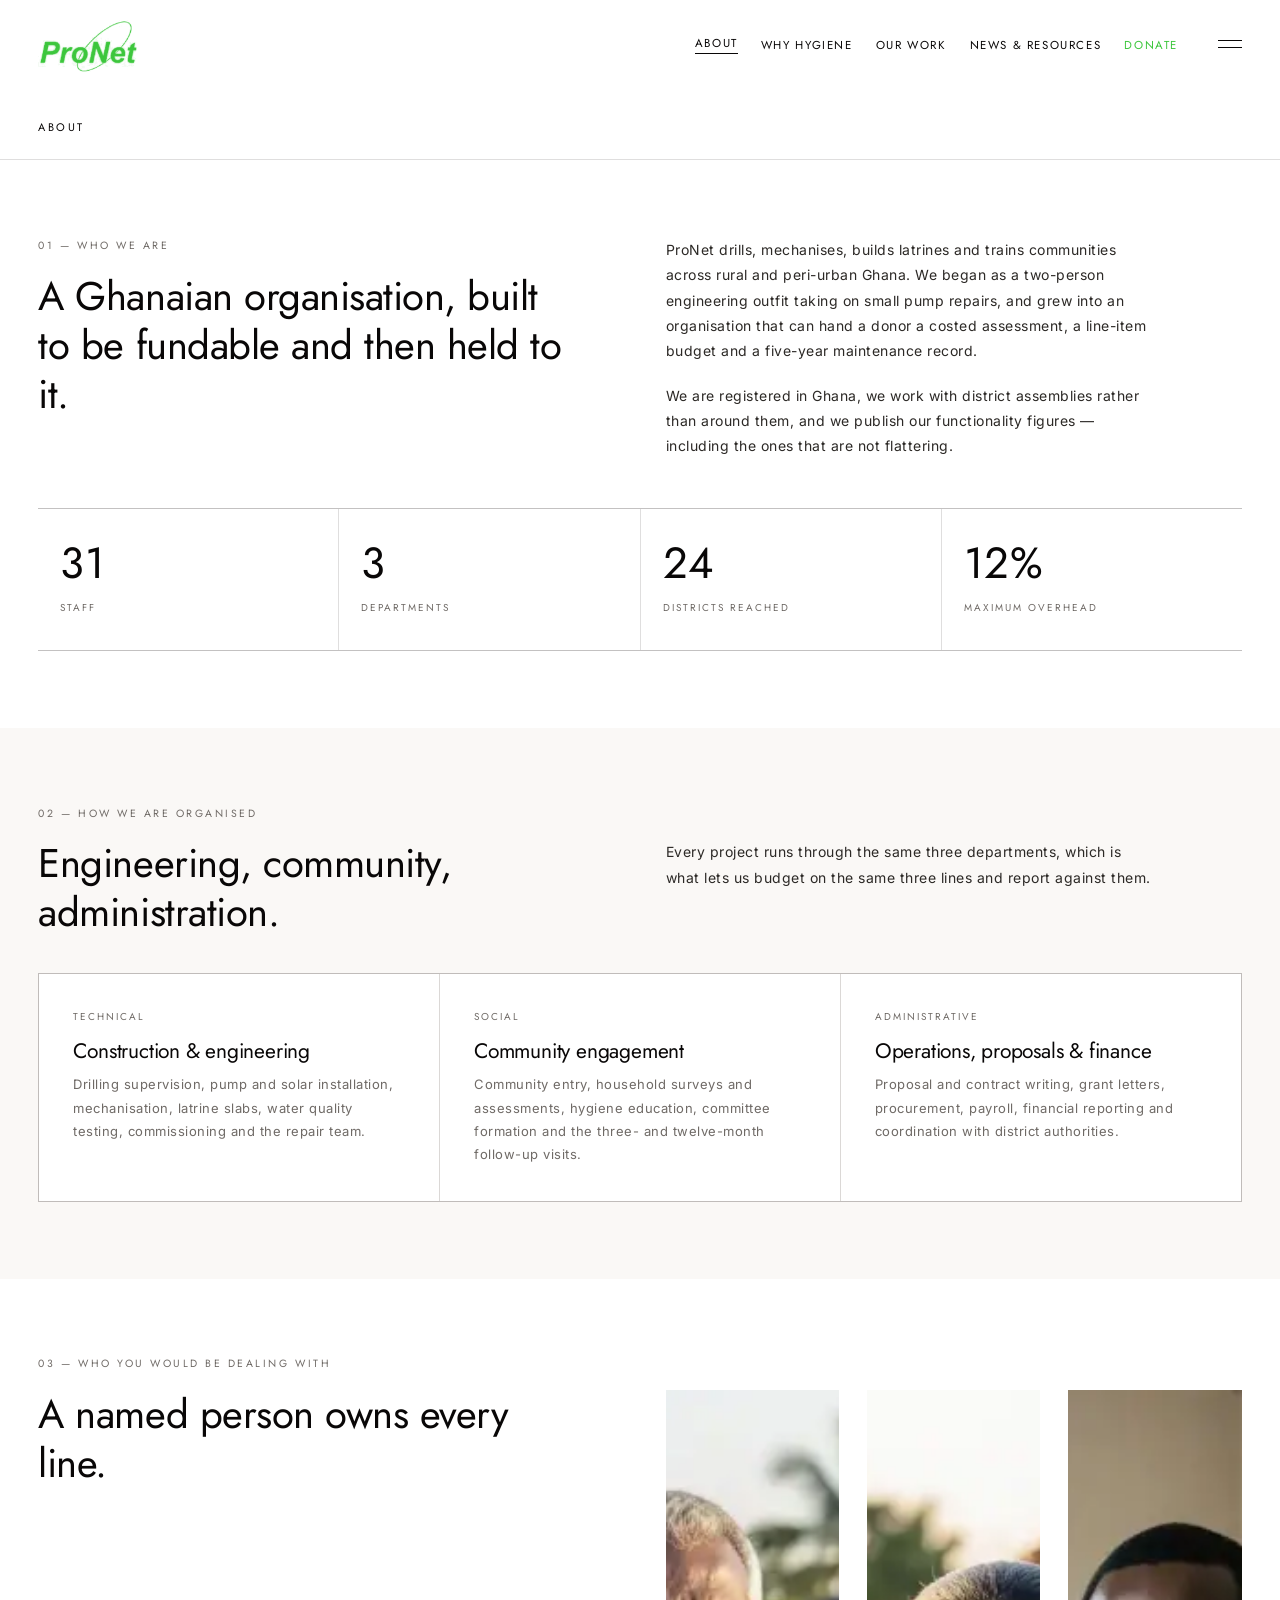
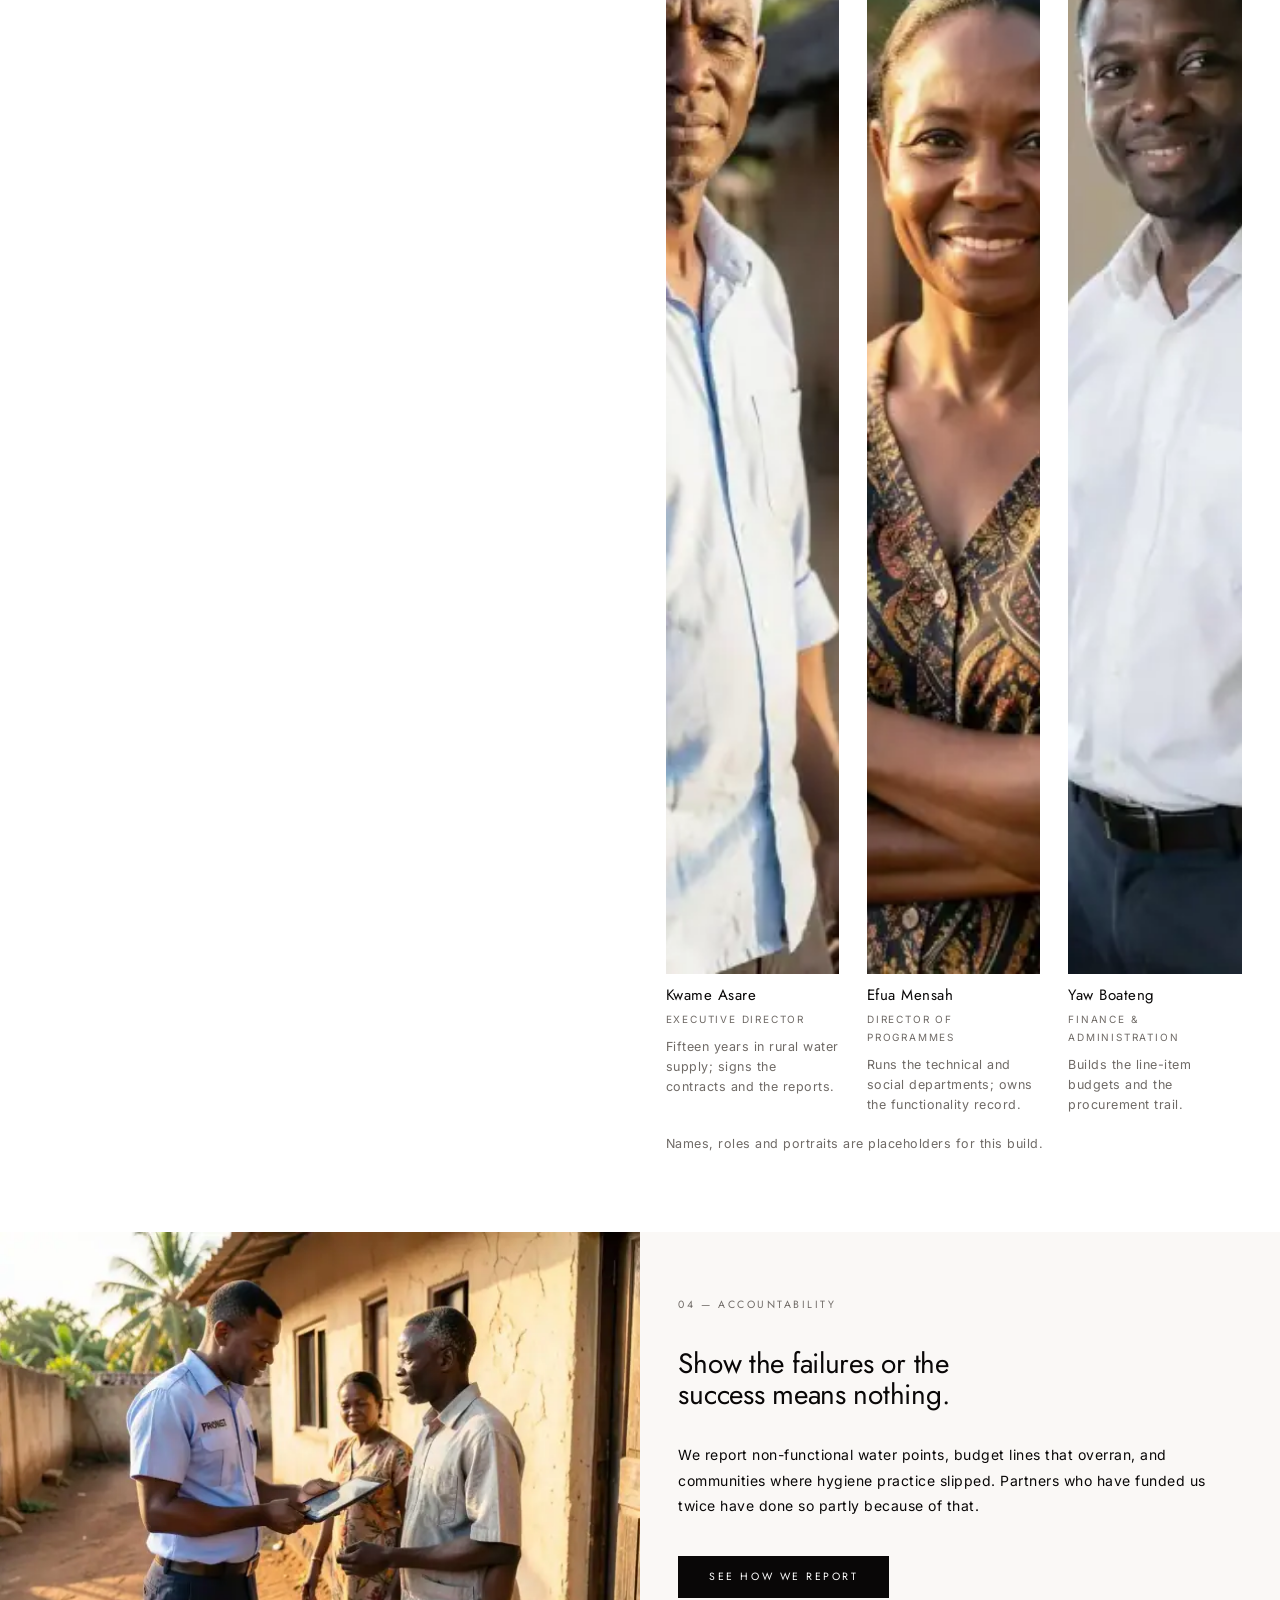
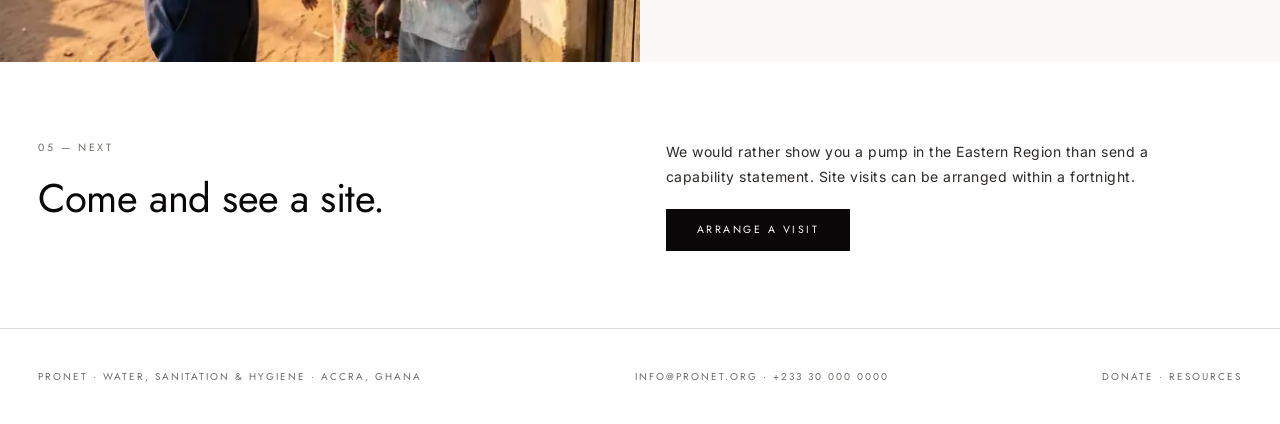
==== commit b927c3e0: "Downsize the logo to the size it is displayed at The header renders the mark at 34–52px tall but eve" ====
--- a/about.html
+++ b/about.html
@@ -14,7 +14,7 @@
 
 <header class="site-header">
   <a class="logo" href="index.html" aria-label="ProNet — home">
-    <img class="brand-logo" src="assets/img/pronet-logo.png" alt="ProNet" width="967" height="507">
+    <img class="brand-logo" src="assets/img/pronet-logo.png" alt="ProNet" width="320" height="168">
   </a>
 
   <nav class="header-nav" aria-label="Primary">
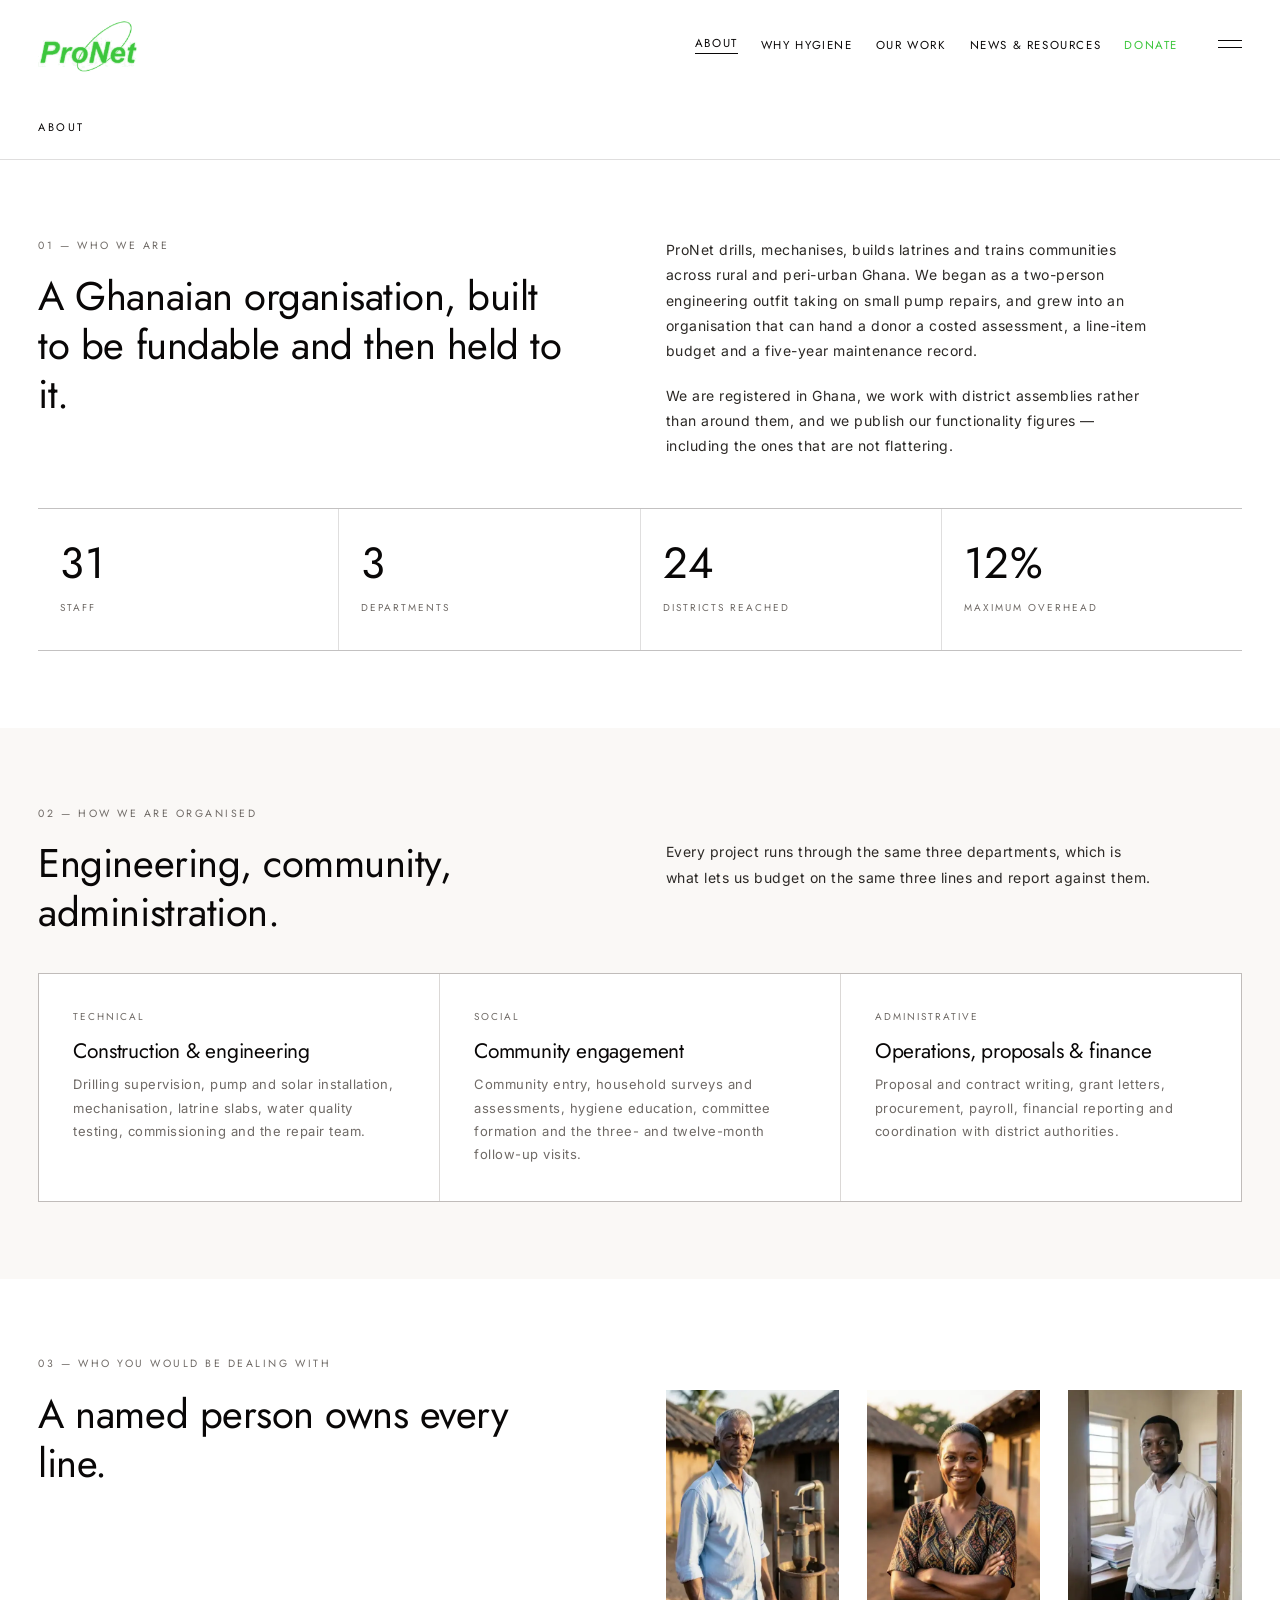
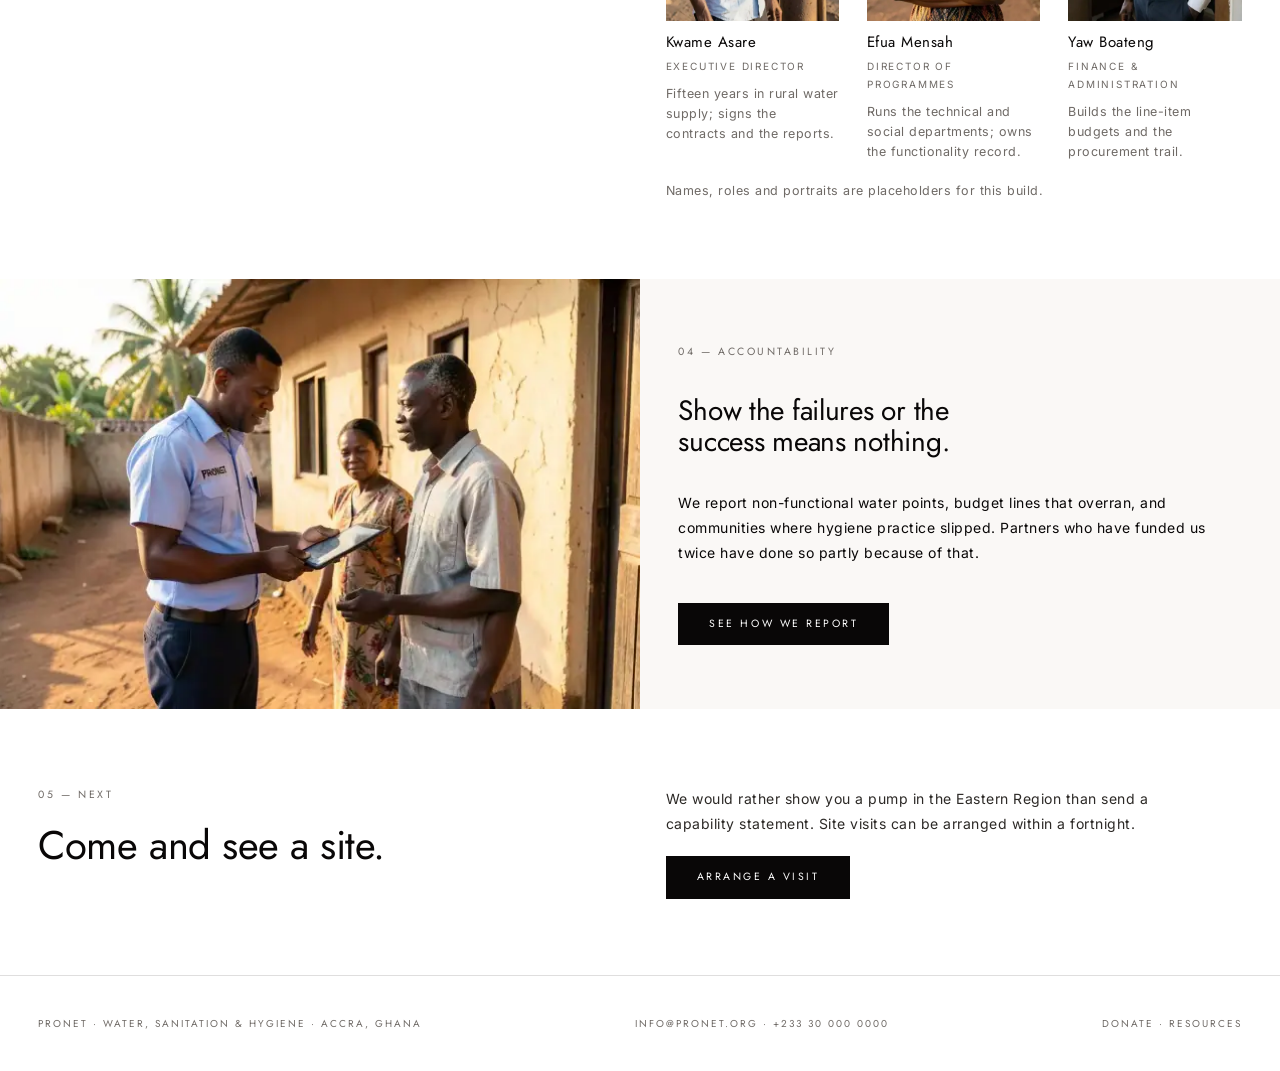
==== commit decee70e: "Tighten responsive image metadata The team grid's sizes hint claimed 240px where the cards are 178-1" ====
--- a/about.html
+++ b/about.html
@@ -128,7 +128,7 @@
             <figure class="member">
               <img src="assets/img/team/kwame-asare-480.webp"
                    srcset="assets/img/team/kwame-asare-480.webp 480w, assets/img/team/kwame-asare-880.webp 880w"
-                   sizes="(min-width: 860px) 240px, 33vw" width="880" height="1184"
+                   sizes="(min-width: 860px) 180px, 40vw" width="880" height="1184"
                    alt="Kwame Asare, Executive Director" loading="lazy" decoding="async">
               <figcaption><strong>Kwame Asare</strong><span>Executive Director</span></figcaption>
               <p>Fifteen years in rural water supply; signs the contracts and the reports.</p>
@@ -136,7 +136,7 @@
             <figure class="member">
               <img src="assets/img/team/efua-mensah-480.webp"
                    srcset="assets/img/team/efua-mensah-480.webp 480w, assets/img/team/efua-mensah-880.webp 880w"
-                   sizes="(min-width: 860px) 240px, 33vw" width="880" height="1184"
+                   sizes="(min-width: 860px) 180px, 40vw" width="880" height="1184"
                    alt="Efua Mensah, Director of Programmes" loading="lazy" decoding="async">
               <figcaption><strong>Efua Mensah</strong><span>Director of Programmes</span></figcaption>
               <p>Runs the technical and social departments; owns the functionality record.</p>
@@ -144,7 +144,7 @@
             <figure class="member">
               <img src="assets/img/team/yaw-boateng-480.webp"
                    srcset="assets/img/team/yaw-boateng-480.webp 480w, assets/img/team/yaw-boateng-880.webp 880w"
-                   sizes="(min-width: 860px) 240px, 33vw" width="880" height="1184"
+                   sizes="(min-width: 860px) 180px, 40vw" width="880" height="1184"
                    alt="Yaw Boateng, Finance and Administration" loading="lazy" decoding="async">
               <figcaption><strong>Yaw Boateng</strong><span>Finance &amp; Administration</span></figcaption>
               <p>Builds the line-item budgets and the procurement trail.</p>
@@ -160,7 +160,7 @@
     <div class="band-media">
       <img src="assets/img/work/assessments/01-640.webp"
            srcset="assets/img/work/assessments/01-640.webp 640w, assets/img/work/assessments/01-1200.webp 1200w"
-           sizes="(min-width: 860px) 50vw, 100vw" width="1248" height="832"
+           sizes="(min-width: 860px) 50vw, 100vw" width="1200" height="800"
            alt="Field team carrying out a household water survey" loading="lazy" decoding="async">
     </div>
     <div class="band-body">
--- a/assets/css/styles.css
+++ b/assets/css/styles.css
@@ -286,16 +286,16 @@
 .slide-media {
   position: absolute;
   inset: 0;
-  background-image: var(--img);
-  background-size: cover;
-  background-position: center;
+  background: #111;
+  overflow: hidden;
   transform: scale(1.03);
   transition: transform 8s linear;
 }
-
-/* phones take the 800px cut of the same photograph, not the desktop one */
-@media (max-width: 760px) {
-  .slide-media { background-image: var(--img-sm, var(--img)); }
+.slide-media img {
+  display: block;
+  width: 100%;
+  height: 100%;
+  object-fit: cover;
 }
 .slide.is-active .slide-media { transform: scale(1); }
 
@@ -795,6 +795,7 @@
 .member { margin: 0; }
 .member img {
   width: 100%;
+  height: auto;
   aspect-ratio: 3 / 4;
   object-fit: cover;
   background: #e8e4df;
